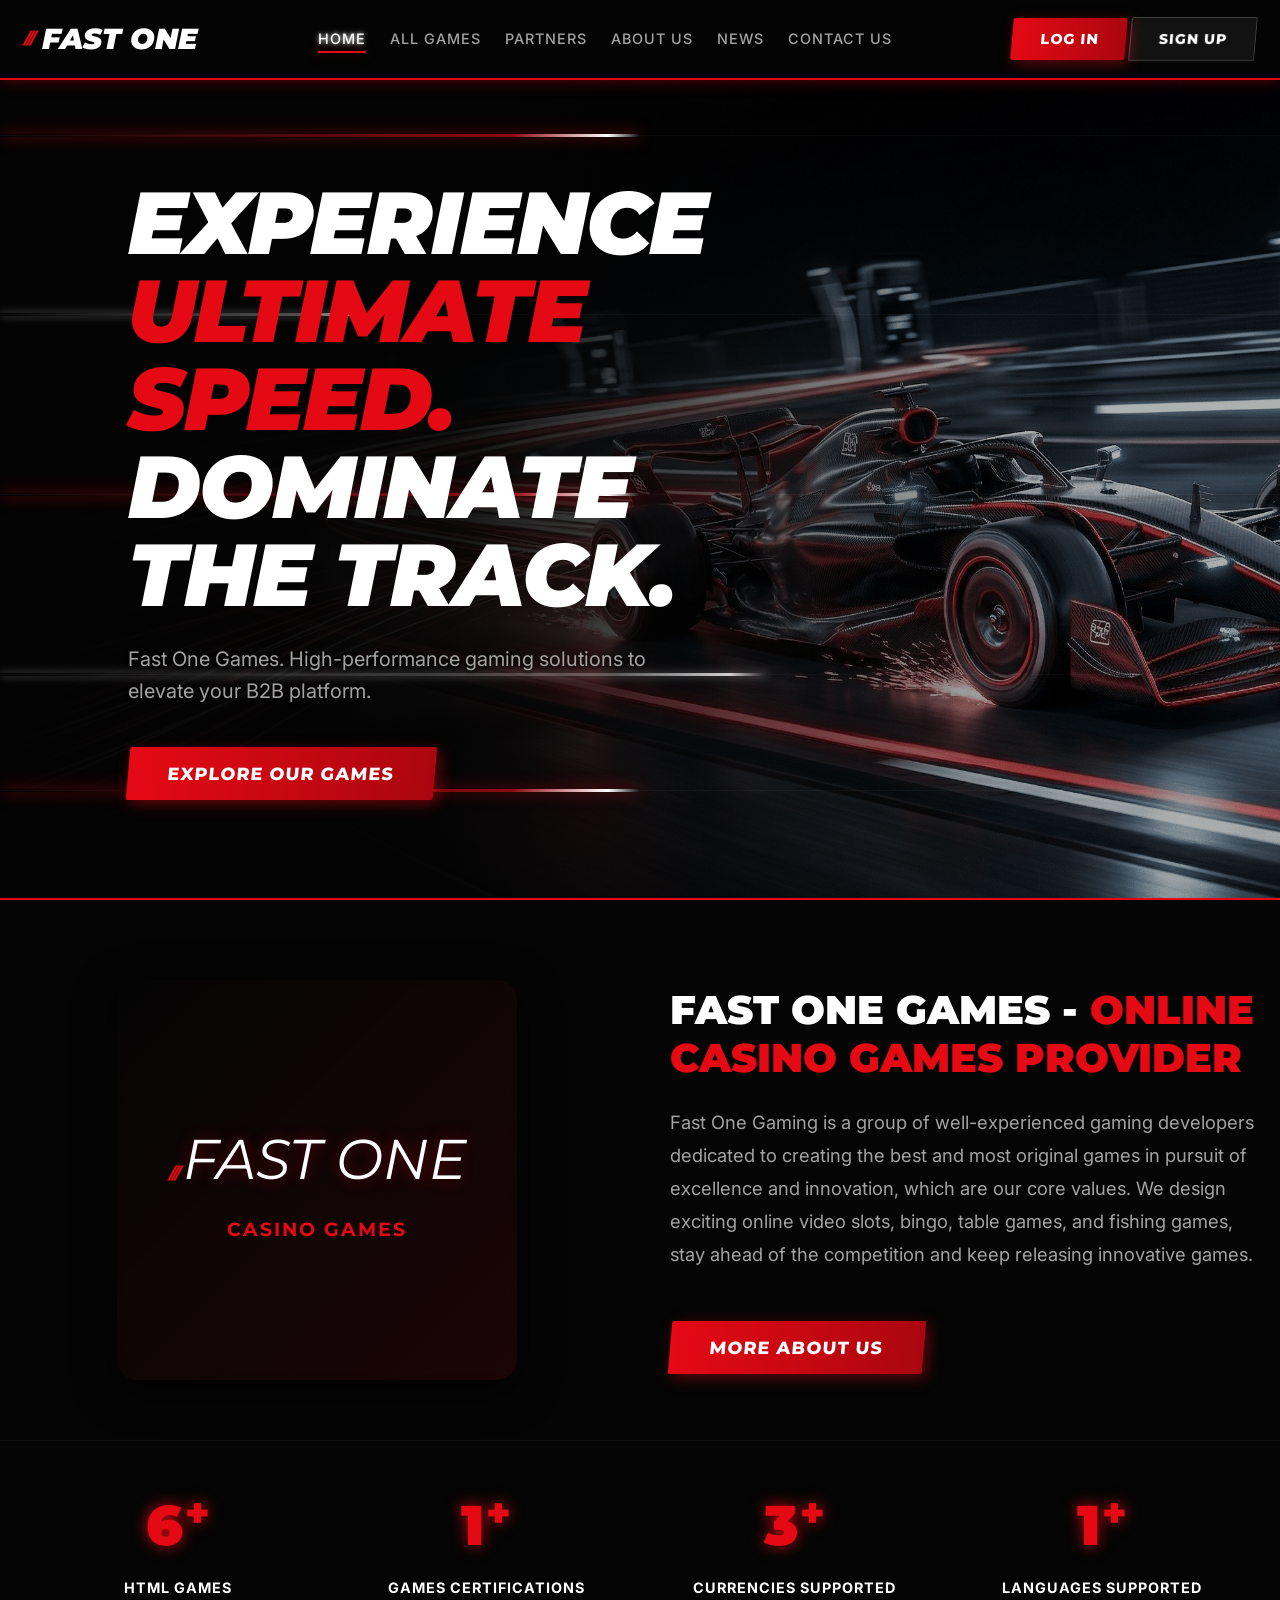
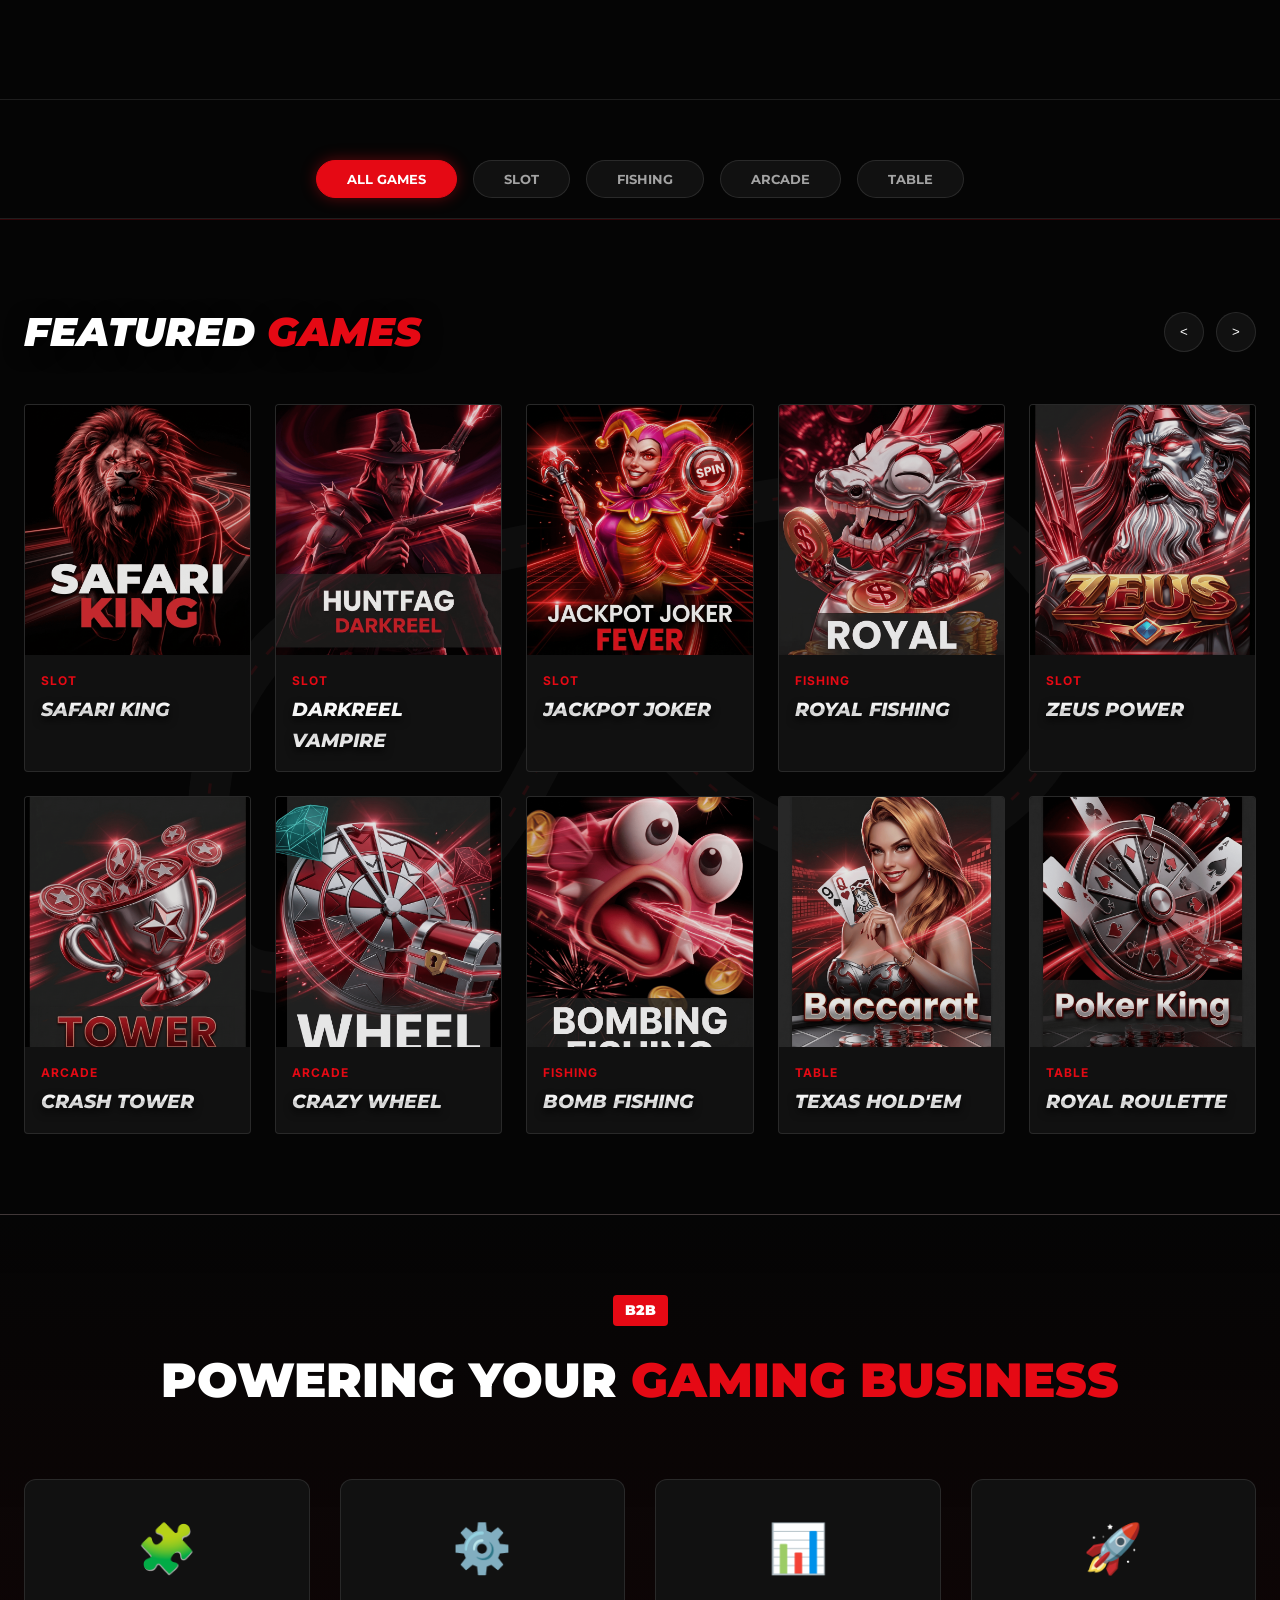
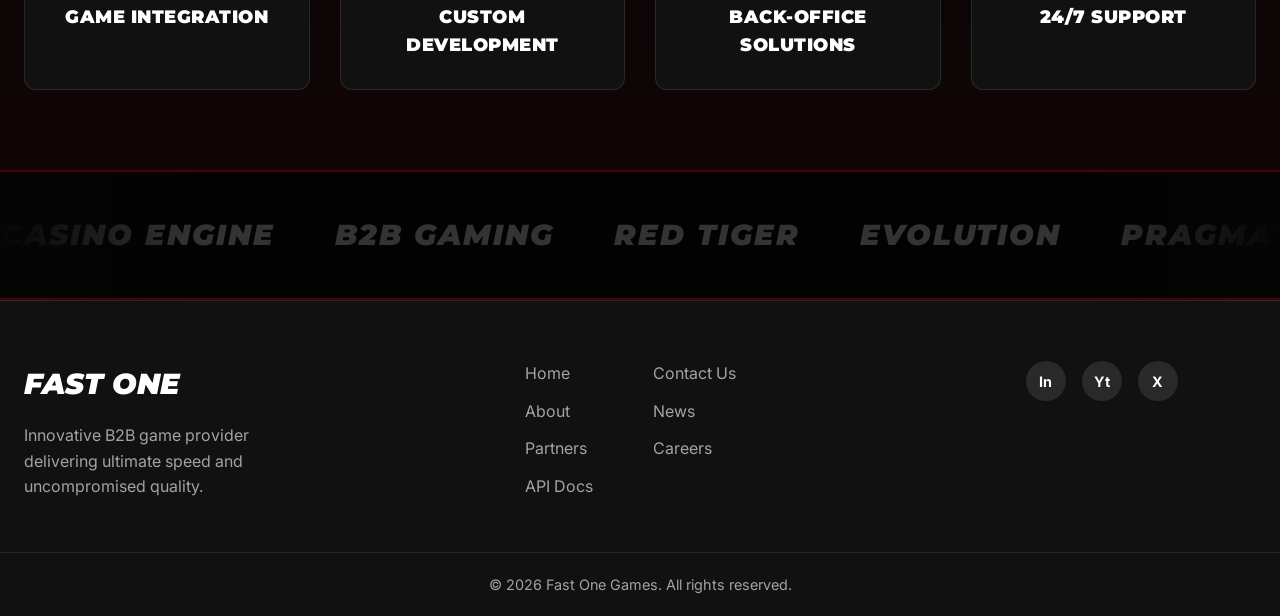
==== index.html @ 8f6311a6 "Add files via upload" ====
<!DOCTYPE html>
<html lang="en">
<head>
    <meta charset="UTF-8">
    <meta name="viewport" content="width=device-width, initial-scale=1.0">
    <title>FAST ONE | Premium B2B Gaming Platform</title>
    <!-- Fonts: Montserrat for Headings (Italics, Bold), Inter for body -->
    <link rel="preconnect" href="https://fonts.googleapis.com">
    <link rel="preconnect" href="https://fonts.gstatic.com" crossorigin>
    <link href="https://fonts.googleapis.com/css2?family=Montserrat:ital,wght@0,400;0,700;0,900;1,700;1,900&family=Inter:wght@400;500;600&display=swap" rel="stylesheet">
    <!-- Local Stylesheet -->
    <link rel="stylesheet" href="css/styles.css">
</head>
<body>
    <!-- Navigation Bar -->
    <nav class="navbar">
        <div class="nav-container">
            <div class="logo">
                <span class="speed-lines">///</span> <i>FAST ONE</i>
            </div>
            <ul class="nav-links">
                <li><a href="#" class="active">HOME</a></li>
                <li><a href="#">ALL GAMES</a></li>
                <li><a href="#">PARTNERS</a></li>
                <li><a href="#">ABOUT US</a></li>
                <li><a href="#">NEWS</a></li>
                <li><a href="#">CONTACT US</a></li>
            </ul>
            <div class="nav-actions">
                <button class="btn btn-primary">LOG IN</button>
                <button class="btn btn-secondary">SIGN UP</button>
            </div>
        </div>
    </nav>

    <!-- Hero Section -->
    <section class="hero">
        <div class="hero-bg"></div>
        <div class="tech-lines-container">
            <div class="guide-line"></div>
            <div class="guide-line"></div>
            <div class="guide-line"></div>
            <div class="guide-line"></div>
            <div class="guide-line"></div>
        </div>
        <div class="hero-content">
            <h1 class="hero-title">
                EXPERIENCE <span class="text-accent">ULTIMATE SPEED.</span><br>
                DOMINATE <span>THE TRACK.</span>
            </h1>
            <p class="hero-subtitle">Fast One Games. High-performance gaming solutions to elevate your B2B platform.</p>
            <div class="hero-actions">
                <button class="btn btn-primary btn-large">EXPLORE OUR GAMES</button>
            </div>
        </div>
    </section>

    <!-- Provider Introduction Section -->
    <section class="provider-intro">
        <div class="container intro-container">
            <div class="intro-image">
                <div class="provider-logo-box">
                    <div class="logo-inner">
                        <span class="speed-lines">///</span> <i>FAST ONE</i>
                        <p>CASINO GAMES</p>
                    </div>
                </div>
            </div>
            <div class="intro-text">
                <h2 class="section-title">FAST ONE GAMES - <span class="text-accent">ONLINE CASINO GAMES PROVIDER</span></h2>
                <p>Fast One Gaming is a group of well-experienced gaming developers dedicated to creating the best and most original games in pursuit of excellence and innovation, which are our core values. We design exciting online video slots, bingo, table games, and fishing games, stay ahead of the competition and keep releasing innovative games.</p>
                <button class="btn btn-primary btn-large" style="margin-top:20px;">More About Us</button>
            </div>
        </div>
        
        <div class="container stats-container">
            <div class="stat-item">
                <h3 class="text-accent stat-number" data-target="100">0</h3>
                <p class="stat-label">HTML GAMES</p>
            </div>
            <div class="stat-item">
                <h3 class="text-accent stat-number" data-target="10">0</h3>
                <p class="stat-label">GAMES CERTIFICATIONS</p>
            </div>
            <div class="stat-item">
                <h3 class="text-accent stat-number" data-target="50">0</h3>
                <p class="stat-label">CURRENCIES SUPPORTED</p>
            </div>
            <div class="stat-item">
                <h3 class="text-accent stat-number" data-target="12">0</h3>
                <p class="stat-label">LANGUAGES SUPPORTED</p>
            </div>
        </div>
    </section>

    <!-- Game Categories / Filters -->
    <section class="game-categories">
        <div class="container">
            <div class="filter-tabs">
                <button class="tab active" data-filter="all">ALL GAMES</button>
                <button class="tab" data-filter="slot">SLOT</button>
                <button class="tab" data-filter="fishing">FISHING</button>
                <button class="tab" data-filter="arcade">ARCADE</button>
                <button class="tab" data-filter="table">TABLE</button>
            </div>
        </div>
    </section>

    <!-- Featured Games Section -->
    <section class="featured-games">
        <div class="container">
            <div class="section-header">
                <h2>FEATURED <span class="text-accent">GAMES</span></h2>
                <div class="slider-controls">
                    <button class="slider-btn prev-btn">&lt;</button>
                    <button class="slider-btn next-btn">&gt;</button>
                </div>
            </div>

            <div class="games-grid" id="gamesGrid">
                <!-- Game Cards will be generated by JS -->
            </div>
        </div>
    </section>

    <!-- B2B Section -->
    <section class="b2b-section">
        <div class="container text-center">
            <h3 class="b2b-label">B2B</h3>
            <h2 class="b2b-title">POWERING YOUR <span class="text-accent">GAMING BUSINESS</span></h2>
            <div class="b2b-features">
                <div class="feature-item">
                    <div class="feature-icon">🧩</div>
                    <h4>GAME INTEGRATION</h4>
                </div>
                <div class="feature-item">
                    <div class="feature-icon">⚙️</div>
                    <h4>CUSTOM DEVELOPMENT</h4>
                </div>
                <div class="feature-item">
                    <div class="feature-icon">📊</div>
                    <h4>BACK-OFFICE SOLUTIONS</h4>
                </div>
                <div class="feature-item">
                    <div class="feature-icon">🚀</div>
                    <h4>24/7 SUPPORT</h4>
                </div>
            </div>
        </div>
    </section>

    <!-- Partners Carousel Section -->
    <section class="partners-carousel">
        <div class="carousel-track">
            <div class="partner-logo">CASINO ENGINE</div>
            <div class="partner-logo">B2B GAMING</div>
            <div class="partner-logo">RED TIGER</div>
            <div class="partner-logo">EVOLUTION</div>
            <div class="partner-logo">PRAGMATIC PLAY</div>
            <div class="partner-logo">MICROGAMING</div>
            <div class="partner-logo">NETENT</div>
            <!-- Duplicate for seamless infinite loop -->
            <div class="partner-logo">CASINO ENGINE</div>
            <div class="partner-logo">B2B GAMING</div>
            <div class="partner-logo">RED TIGER</div>
            <div class="partner-logo">EVOLUTION</div>
            <div class="partner-logo">PRAGMATIC PLAY</div>
            <div class="partner-logo">MICROGAMING</div>
            <div class="partner-logo">NETENT</div>
        </div>
    </section>

    <!-- Footer -->
    <footer class="footer">
        <div class="container footer-content">
            <div class="footer-brand">
                <div class="logo"><i>FAST ONE</i></div>
                <p>Innovative B2B game provider delivering ultimate speed and uncompromised quality.</p>
            </div>
            <div class="footer-links">
                <ul>
                    <li><a href="#">Home</a></li>
                    <li><a href="#">About</a></li>
                    <li><a href="#">Partners</a></li>
                    <li><a href="#">API Docs</a></li>
                </ul>
                <ul>
                    <li><a href="#">Contact Us</a></li>
                    <li><a href="#">News</a></li>
                    <li><a href="#">Careers</a></li>
                </ul>
            </div>
            <div class="footer-social">
                <div class="social-icons">
                    <a href="#" class="icon-placeholder">In</a>
                    <a href="#" class="icon-placeholder">Yt</a>
                    <a href="#" class="icon-placeholder">X</a>
                </div>
            </div>
        </div>
        <div class="footer-bottom">
            <p>&copy; 2026 Fast One Games. All rights reserved.</p>
        </div>
    </footer>

    <script src="js/app.js"></script>
</body>
</html>
---- css/styles.css ----
/* d:\F1-2\css\styles.css */
:root {
  --bg-main: #050505;
  --bg-card: #111111;
  --bg-card-hover: #1a1a1a;
  --accent-red: #E50914;
  --accent-red-bright: #FF1A1A;
  --text-primary: #FFFFFF;
  --text-secondary: #A3A3A3;
  --silver-chrome: linear-gradient(to bottom, #ffffff 0%, #f0f0f0 45%, #cccccc 50%, #f8f8f8 100%);
  --font-heading: 'Montserrat', sans-serif;
  --font-body: 'Inter', sans-serif;
  --neon-glow: 0 0 15px rgba(229, 9, 20, 0.4);
  --neon-glow-strong: 0 0 25px rgba(229, 9, 20, 0.7);
  --border-subtle: 1px solid rgba(255, 255, 255, 0.1);
}

* { margin: 0; padding: 0; box-sizing: border-box; }
body { font-family: var(--font-body); background-color: var(--bg-main); color: var(--text-primary); line-height: 1.6; overflow-x: hidden; }
h1, h2, h3, h4, .logo, .hero-title, .section-header h2 { font-family: var(--font-heading); text-transform: uppercase; font-weight: 900; }
a { text-decoration: none; color: inherit; transition: all 0.3s ease; }
ul { list-style: none; }

.text-accent { color: var(--accent-red); }
.text-neon { color: var(--accent-red); text-shadow: 0 0 10px var(--accent-red-bright); }

/* --- NEW: Chrome Text & Metallic Elements --- */
.text-chrome {
  background: var(--silver-chrome);
  -webkit-background-clip: text;
  background-clip: text;
  color: transparent;
  filter: drop-shadow(0 4px 4px rgba(0,0,0,0.8));
}

.metallic-border {
  border: 1px solid rgba(255, 255, 255, 0.6);
  box-shadow: inset 0 0 10px rgba(255,255,255,0.3), var(--neon-glow);
  position: relative;
  overflow: hidden;
}

.metallic-border::before {
  content: ''; position: absolute; top: -50%; left: -50%; width: 200%; height: 200%;
  background: linear-gradient(45deg, transparent, rgba(255,255,255,0.6), transparent);
  transform: rotate(45deg); animation: shine 3s infinite;
}

@keyframes shine {
  0% { left: -100%; }
  100% { left: 100%; }
}

.neon-border {
  border: 1px solid var(--accent-red-bright) !important;
  box-shadow: var(--neon-glow) !important;
}

/* --- NEW: Neon Speed Lines Background --- */
.neon-speed-bg {
  position: relative;
}
.neon-speed-bg::before {
  content: ''; position: absolute; top: 0; left: -20%; width: 140%; height: 100%;
  background: repeating-linear-gradient(
    -45deg,
    transparent, transparent 30px,
    rgba(229, 9, 20, 0.1) 30px, rgba(229, 9, 20, 0.1) 32px,
    transparent 32px, transparent 60px,
    rgba(255, 255, 255, 0.05) 60px, rgba(255, 255, 255, 0.05) 61px
  );
  z-index: 0; pointer-events: none; mix-blend-mode: screen;
}

/* Base Styles */
.container { max-width: 1280px; margin: 0 auto; padding: 0 24px; }

/* Navbar */
.navbar { background: rgba(5, 5, 5, 0.85); backdrop-filter: blur(10px); position: fixed; top: 0; width: 100%; z-index: 1000; border-bottom: 2px solid var(--accent-red); box-shadow: var(--neon-glow); }
.nav-container { display: flex; align-items: center; justify-content: space-between; padding: 16px 24px; max-width: 1400px; margin: 0 auto; }
.logo { font-size: 1.8rem; display: flex; align-items: center; gap: 8px; }
.logo .text-chrome { -webkit-background-clip: text; background-clip: text; color: transparent; text-shadow:none; }
.speed-lines { font-size: 1rem; letter-spacing: -2px; font-style: italic; font-weight: bold; color: var(--accent-red); }
.nav-links { display: flex; gap: 24px; }
.nav-links a { font-size: 0.9rem; font-weight: 500; letter-spacing: 1px; color: var(--text-secondary); position: relative; }
.nav-links a:hover, .nav-links a.active { color: var(--text-primary); text-shadow: 0 0 5px white; }
.nav-links a.active::after { content: ''; position: absolute; bottom: -6px; left: 0; width: 100%; height: 2px; background-color: var(--accent-red); box-shadow: var(--neon-glow); }

/* Buttons - Carbon Fiber Sharp Aesthetic */
.btn { padding: 12px 28px; border-radius: 2px; font-family: var(--font-heading); font-weight: 800; font-size: 0.9rem; cursor: pointer; transition: all 0.3s ease; border: none; letter-spacing: 1px; text-transform: uppercase; transform: skewX(-5deg); }
.btn-primary { background: linear-gradient(90deg, var(--accent-red) 0%, #aa060f 100%); color: white; box-shadow: 4px 4px 15px rgba(229, 9, 20, 0.4); position: relative; overflow: hidden; }
.btn-primary::before { content: ''; position: absolute; top: 0; left: -100%; width: 50%; height: 100%; background: linear-gradient(90deg, transparent, rgba(255,255,255,0.3), transparent); transform: skewX(-15deg); transition: 0.5s; }
.btn-primary:hover { background: var(--accent-red-bright); box-shadow: 6px 6px 20px rgba(229, 9, 20, 0.6); transform: translateY(-2px) skewX(-5deg); }
.btn-primary:hover::before { left: 150%; }
.btn-secondary { background: rgba(255,255,255,0.05); color: white; border: 1px solid rgba(255,255,255,0.2); backdrop-filter: blur(2px); }
.btn-secondary:hover { border-color: white; background: rgba(255,255,255,0.1); box-shadow: 0 0 10px rgba(255,255,255,0.2); transform: skewX(-5deg); }
.btn-large { padding: 16px 40px; font-size: 1.1rem; }

/* Hero Section */
.hero { height: 100vh; position: relative; display: flex; align-items: center; padding-top: 80px; overflow: hidden; border-bottom: 2px solid var(--accent-red); }
/* Refined for the new Hypercar Racing Image - Crisp, Clean, Dark */
.hero-bg { position: absolute; top: 0; left: 0; width: 100%; height: 100%;
  background: 
    linear-gradient(90deg, #050505 0%, rgba(5,5,5,0.9) 35%, transparent 80%),
    url('../img/hero-racing2.png') center/cover;
  z-index: -1; }
/* Removed the heavy red multiply overlay so the actual image's crisp white and red lights shine through naturally */
.hero-bg::after { content: ''; position: absolute; inset: 0; background-color: rgba(0,0,0,0.3); pointer-events: none; }
.hero-content { max-width: 800px; padding-left: 10%; z-index: 1; animation: slideIn 0.8s ease-out forwards; }
@keyframes slideIn { from { opacity: 0; transform: translateX(-30px); } to { opacity: 1; transform: translateX(0); } }

/* Dynamic Guiding Lines (Left to Right) */
.tech-lines-container {
  position: absolute; top: 0; left: 0; width: 100%; height: 100%; pointer-events: none; z-index: 0; overflow: hidden;
}
.tech-lines-container .guide-line {
  position: absolute; left: 0; width: 100%; height: 1px; background: rgba(255, 255, 255, 0.03); overflow: visible;
}
.tech-lines-container .guide-line::after {
  content: ''; position: absolute; top: -1px; left: 0; width: 50%; height: 3px;
  background: linear-gradient(90deg, transparent 0%, rgba(229,9,20,0.6) 80%, rgba(255,255,255,1) 95%, transparent 100%);
  animation: guide-flow linear infinite;
  box-shadow: 0 0 15px rgba(229,9,20,0.8);
}
.tech-lines-container .guide-line:nth-child(1) { top: 15%; }
.tech-lines-container .guide-line:nth-child(1)::after { animation-duration: 4s; animation-delay: 0s; }
.tech-lines-container .guide-line:nth-child(2) { top: 35%; }
.tech-lines-container .guide-line:nth-child(2)::after { animation-duration: 7s; animation-delay: 1s; width: 30%; background: linear-gradient(90deg, transparent 0%, rgba(255,255,255,0.3) 80%, rgba(255,255,255,0.8) 95%, transparent 100%); box-shadow: 0 0 10px rgba(255,255,255,0.4); }
.tech-lines-container .guide-line:nth-child(3) { top: 55%; }
.tech-lines-container .guide-line:nth-child(3)::after { animation-duration: 5s; animation-delay: 3s; }
.tech-lines-container .guide-line:nth-child(4) { top: 75%; }
.tech-lines-container .guide-line:nth-child(4)::after { animation-duration: 6s; animation-delay: 0.5s; width: 60%; background: linear-gradient(90deg, transparent 0%, rgba(255,255,255,0.3) 80%, rgba(255,255,255,0.8) 95%, transparent 100%); box-shadow: 0 0 10px rgba(255,255,255,0.4); }
.tech-lines-container .guide-line:nth-child(5) { top: 88%; }
.tech-lines-container .guide-line:nth-child(5)::after { animation-duration: 4.5s; animation-delay: 2s; }

@keyframes guide-flow {
  0% { transform: translateX(-100vw); }
  100% { transform: translateX(150vw); }
}

.featured-badge { display: inline-block; background: rgba(229, 9, 20, 0.15); border: 1px solid rgba(229, 9, 20, 0.5); padding: 6px 16px; border-radius: 999px; font-family: var(--font-heading); font-weight: 700; font-size: 0.85rem; letter-spacing: 1px; margin-bottom: 24px; box-shadow: var(--neon-glow); }
.hero-title { font-size: 5.5rem; line-height: 1; margin-bottom: 24px; font-style: italic; letter-spacing: -2px; }
.hero-subtitle { font-size: 1.25rem; color: var(--text-secondary); margin-bottom: 40px; max-width: 550px; line-height: 1.6; text-shadow: 0 2px 4px rgba(0,0,0,0.9); }
.hero-actions { display: flex; gap: 16px; }

/* Provider Introduction Section */
.provider-intro { 
  padding: 80px 0; 
  background-image: 
    linear-gradient(rgba(5,5,5,0.85), rgba(5,5,5,0.95)),
    url('../img/hero-racing2.png'); 
  background-size: cover;
  background-attachment: fixed;
  background-position: center;
  border-bottom: var(--border-subtle); 
  position: relative;
}
.intro-container { display: grid; grid-template-columns: 1fr 1fr; gap: 60px; align-items: center; margin-bottom: 60px; position: relative; z-index: 2; }
.intro-image { width: 100%; display: flex; justify-content: center; position: relative; }
/* Simulated Graphic since we don't have the original PNG pattern */
.provider-logo-box { width: 100%; aspect-ratio: 1/1; max-width: 400px; border-radius: 20px; background: linear-gradient(135deg, rgba(5,5,5,0.9), rgba(229,9,20,0.1)); display: flex; align-items: center; justify-content: center; backdrop-filter: blur(5px); box-shadow: 0 10px 40px rgba(0,0,0,0.8); }
.logo-inner { text-align: center; font-family: var(--font-heading); animation: float 6s ease-in-out infinite; }
@keyframes float { 0% { transform: translateY(0px); } 50% { transform: translateY(-10px); } 100% { transform: translateY(0px); } }
.logo-inner i { font-size: 3.5rem; color: var(--text-primary); text-shadow: var(--neon-glow); }
.logo-inner p { font-size: 1.2rem; color: var(--accent-red); margin-top: 10px; font-weight: bold; letter-spacing: 2px; }
.intro-text .section-title { font-size: 2.5rem; line-height: 1.2; font-style: normal; text-align: left; margin-bottom: 24px; text-transform: uppercase; }
.intro-text p { color: var(--text-secondary); font-size: 1.15rem; line-height: 1.8; margin-bottom: 30px; }

/* Stats Container */
.stats-container { display: flex; justify-content: space-between; flex-wrap: wrap; border-top: 1px solid rgba(255,255,255,0.05); padding-top: 40px; position: relative; z-index: 2; }
.stat-item { text-align: center; flex: 1; min-width: 200px; margin-bottom: 20px; }
.stat-number { font-size: 3.5rem; margin-bottom: 5px; text-shadow: 0 0 15px rgba(229, 9, 20, 0.8); display: inline-block; }
.stat-number::after { content: '+'; font-size: 2.5rem; color: var(--accent-red); margin-left: 2px; vertical-align: top; }
.stat-label { font-size: 0.9rem; font-weight: 700; color: var(--text-primary); letter-spacing: 1px; }

@media(max-width:992px){ 
    .intro-container { grid-template-columns: 1fr; gap: 40px; }
    .intro-image { order: 2; }
    .intro-text { order: 1; text-align: center; }
    .intro-text .section-title { text-align: center; font-size: 2rem; }
}

/* Filters */
.game-categories { padding: 60px 0 20px; border-bottom: var(--border-subtle); }
.filter-tabs { display: flex; justify-content: center; gap: 16px; flex-wrap: wrap; }
.tab { background: rgba(255,255,255,0.05); border: var(--border-subtle); color: var(--text-secondary); padding: 10px 30px; border-radius: 999px; font-family: var(--font-heading); font-weight: 700; cursor: pointer; transition: all 0.3s ease; }
.tab:hover, .tab.active { background: var(--accent-red); color: white; border-color: var(--accent-red); box-shadow: var(--neon-glow); }

/* Featured Games (Subtle SVG Track Schematic Background) */
.featured-games { 
  padding: 80px 0; 
  background-color: var(--bg-main);
  background-image: url("data:image/svg+xml,%3Csvg xmlns='http://www.w3.org/2000/svg' viewBox='0 0 1000 600'%3E%3Cpath d='M80,450 C60,250 180,180 300,150 L550,100 C680,80 800,50 880,150 C980,250 900,380 800,420 C700,460 600,400 550,350 C500,300 450,250 400,350 C350,450 250,550 150,550 C80,550 100,500 80,450 Z' fill='none' stroke='rgba(255,255,255,0.03)' stroke-width='40' stroke-linejoin='round' /%3E%3Cpath d='M80,450 C60,250 180,180 300,150 L550,100 C680,80 800,50 880,150 C980,250 900,380 800,420 C700,460 600,400 550,350 C500,300 450,250 400,350 C350,450 250,550 150,550 C80,550 100,500 80,450 Z' fill='none' stroke='rgba(229,9,20,0.1)' stroke-width='3' stroke-dasharray='10,15' /%3E%3C/svg%3E");
  background-size: 80% auto;
  background-repeat: no-repeat;
  background-position: center center;
  position: relative;
  border-top: 1px solid rgba(229,9,20,0.2);
}
.featured-games .container { position: relative; z-index: 2; }
.section-header { display: flex; justify-content: space-between; align-items: center; margin-bottom: 40px; }
.section-header h2 { font-size: 2.5rem; font-style: italic; text-shadow: 0 4px 20px rgba(0,0,0,0.8); }
.slider-controls { display: flex; gap: 12px; }
.slider-btn { background: var(--bg-card); border: var(--border-subtle); color: white; width: 40px; height: 40px; border-radius: 50%; display: flex; align-items: center; justify-content: center; cursor: pointer; transition: all 0.3s ease; }
.slider-btn:hover { background: var(--accent-red); border-color: var(--accent-red); box-shadow: var(--neon-glow); }
.games-grid { display: grid; grid-template-columns: repeat(auto-fill, minmax(220px, 1fr)); gap: 24px; }

/* Game Card */
.game-card { background: var(--bg-card); border-radius: 4px; border: var(--border-subtle); overflow: hidden; transition: all 0.3s cubic-bezier(0.25, 0.8, 0.25, 1); position: relative; cursor: pointer; }
.game-card::before { content: ''; position: absolute; top: 0; right: 0; width: 0; height: 0; border-style: solid; border-width: 0 30px 30px 0; border-color: transparent var(--accent-red) transparent transparent; opacity: 0; transition: 0.3s; z-index: 10; }
.game-card:hover { transform: translateY(-8px); border: 1px solid var(--accent-red); box-shadow: 0 10px 20px rgba(0,0,0,0.8), var(--neon-glow); }
.game-card:hover::before { opacity: 1; }
.game-img-wrapper { height: 250px; overflow: hidden; position: relative; }
.game-img { width: 100%; height: 100%; object-fit: cover; transition: transform 0.5s ease; filter: brightness(0.9); }
.game-card:hover .game-img { transform: scale(1.1); filter: brightness(1.1) contrast(1.1); }
.game-overlay { position: absolute; top: 0; left: 0; width: 100%; height: 100%; background: rgba(0,0,0,0.6); display: flex; align-items: center; justify-content: center; opacity: 0; transition: opacity 0.4s ease; backdrop-filter: blur(3px); overflow: hidden; }
.game-card:hover .game-overlay { opacity: 1; }
.game-overlay .btn-primary { 
  transform: translateX(-150%) scaleX(1.5) skewX(-45deg); 
  opacity: 0; 
  transition: transform 0.2s cubic-bezier(0.5, 0, 1, 1), opacity 0.2s; 
  pointer-events: none;
}
.game-card:hover .game-overlay .btn-primary { 
  transform: translateX(0) scaleX(1) skewX(-5deg); 
  opacity: 1; 
  pointer-events: auto;
  transition: transform 0.4s cubic-bezier(0.1, 0.9, 0.2, 1.2), opacity 0.3s; 
}
.game-info { padding: 16px; }
.game-category { font-size: 0.75rem; color: var(--accent-red); font-weight: 700; letter-spacing: 1px; margin-bottom: 4px; text-transform: uppercase; }
.game-title { font-family: var(--font-heading); font-weight: 800; font-size: 1.2rem; font-style: italic; }

/* B2B Section */
.b2b-section { padding: 80px 0; background: linear-gradient(180deg, var(--bg-main) 0%, rgba(229, 9, 20, 0.05) 100%); border-top: 1px solid rgba(255,255,255,0.2); }
.text-center { text-align: center; }
.b2b-label { display: inline-block; background: var(--accent-red); color: white; padding: 4px 12px; border-radius: 4px; font-size: 0.9rem; margin-bottom: 16px; }
.b2b-title { font-size: 3rem; margin-bottom: 60px; }
.b2b-features { display: grid; grid-template-columns: repeat(auto-fit, minmax(200px, 1fr)); gap: 30px; }
.feature-item { padding: 30px; background: var(--bg-card); border-radius: 12px; border: var(--border-subtle); transition: transform 0.3s ease, box-shadow 0.3s ease; }
.feature-item:hover { transform: translateY(-5px); border-color: var(--accent-red); box-shadow: var(--neon-glow); }
.feature-icon { font-size: 3rem; margin-bottom: 16px; color: var(--accent-red); }
.feature-item h4 { font-size: 1.1rem; letter-spacing: 0.5px; }

/* Footer */
.footer { background: var(--bg-card); padding: 60px 0 20px; border-top: var(--border-subtle); }
.footer-content { display: grid; grid-template-columns: 2fr 2fr 1fr; gap: 40px; margin-bottom: 40px; }
.footer-brand p { color: var(--text-secondary); margin-top: 16px; max-width: 300px; }
.footer-links { display: flex; gap: 60px; }
.footer-links ul li { margin-bottom: 12px; }
.footer-links a { color: var(--text-secondary); }
.footer-links a:hover { color: var(--accent-red); }
.social-icons { display: flex; gap: 16px; }
.icon-placeholder { width: 40px; height: 40px; border-radius: 50%; background: rgba(255,255,255,0.1); display: flex; align-items: center; justify-content: center; color: white; font-size: 0.9rem; font-weight: bold; }
.icon-placeholder:hover { background: var(--accent-red); box-shadow: var(--neon-glow); }
.footer-bottom { text-align: center; padding-top: 20px; border-top: var(--border-subtle); color: var(--text-secondary); font-size: 0.9rem; }

/* Partners Carousel */
.partners-carousel { padding: 40px 0; background: #020202; border-top: 2px solid rgba(229,9,20,0.3); border-bottom: 2px solid rgba(229,9,20,0.3); overflow: hidden; position: relative; }
.partners-carousel::before, .partners-carousel::after { content: ''; position: absolute; top: 0; width: 15vw; height: 100%; z-index: 2; pointer-events: none; }
.partners-carousel::before { left: 0; background: linear-gradient(90deg, #050505 0%, transparent 100%); }
.partners-carousel::after { right: 0; background: linear-gradient(-90deg, #050505 0%, transparent 100%); }
.carousel-track { display: flex; gap: 60px; align-items: center; width: max-content; animation: scroll-left 15s linear infinite; }
.partner-logo { font-family: var(--font-heading); font-size: 1.8rem; font-weight: 900; font-style: italic; color: var(--text-secondary); opacity: 0.3; transition: all 0.3s; letter-spacing: 2px; }
.partner-logo:hover { opacity: 1; color: var(--text-primary); text-shadow: var(--neon-glow); transform: scale(1.05); }
@keyframes scroll-left { 0% { transform: translateX(0); } 100% { transform: translateX(-50%); } }

/* Responsive */
@media (max-width: 768px) { .hero-title { font-size: 3rem; } .nav-links { display: none; } .footer-content { grid-template-columns: 1fr; } }
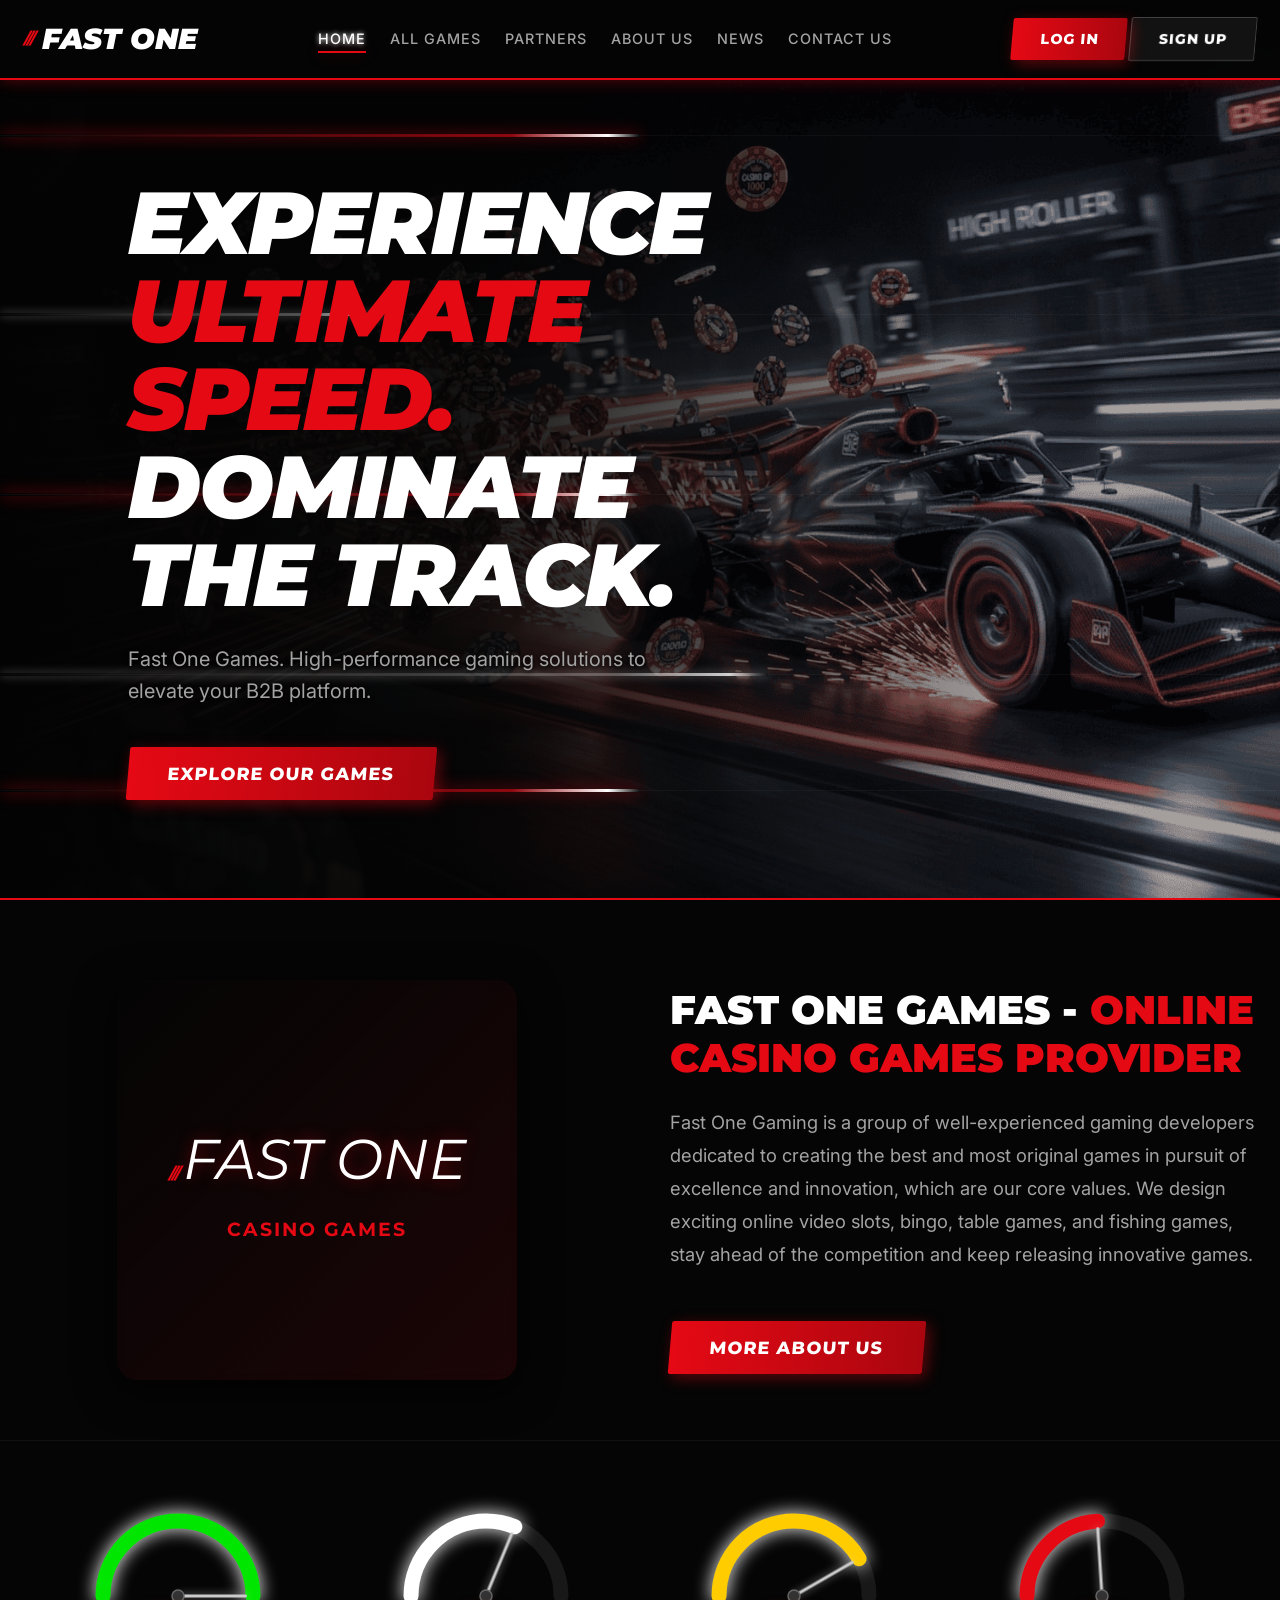
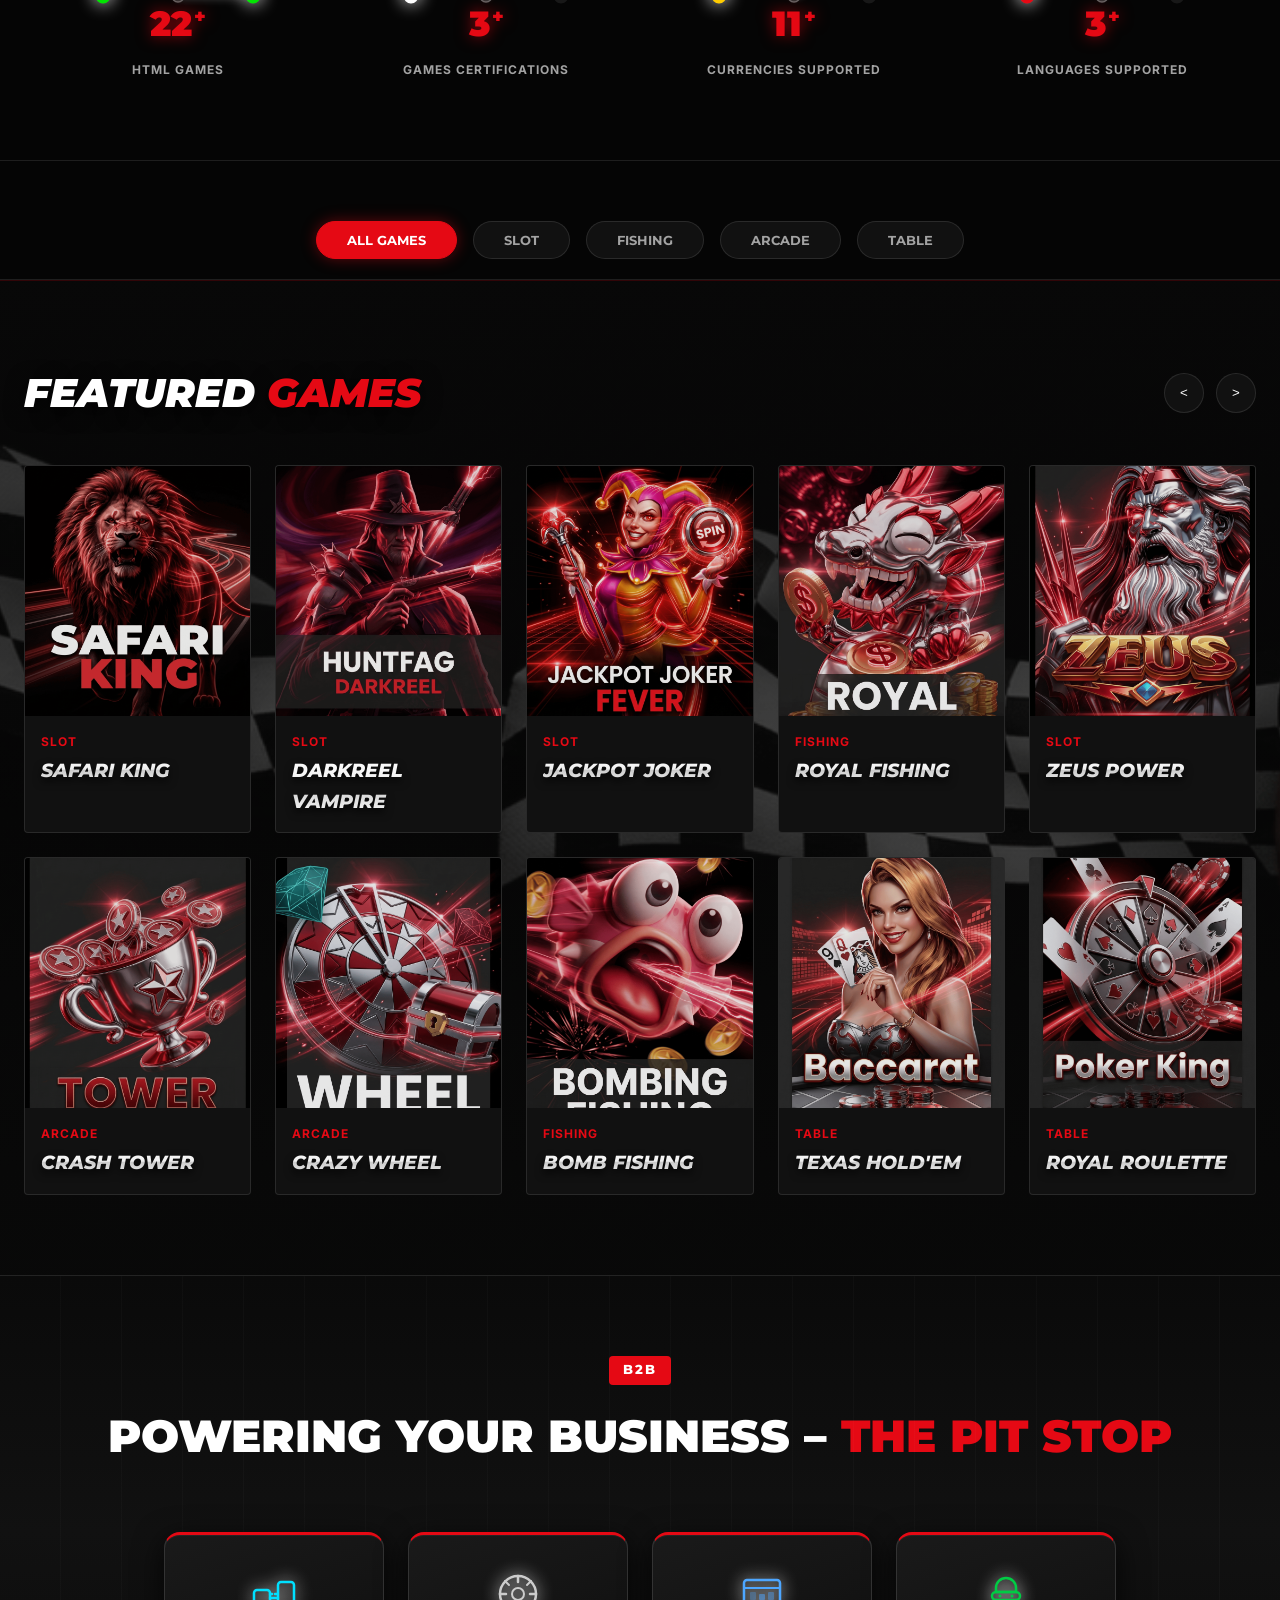
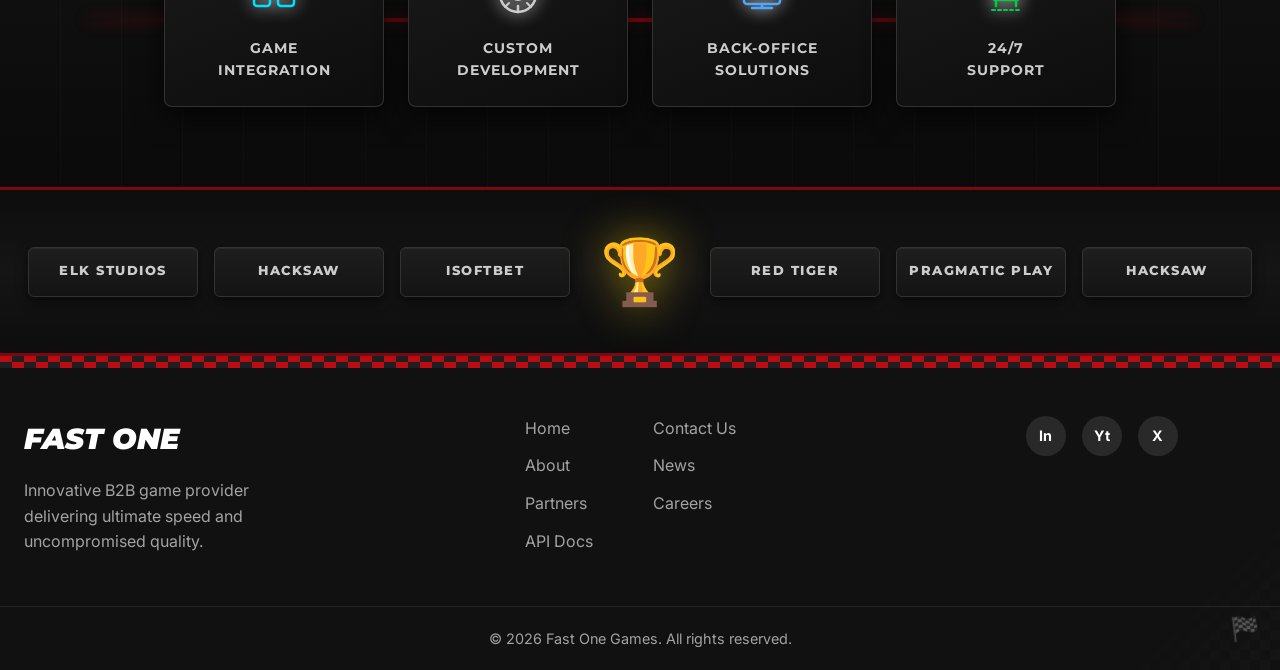
==== commit 89ad3ed5: "Add files via upload" ====
--- a/index.html
+++ b/index.html
@@ -74,23 +74,48 @@
         </div>
         
         <div class="container stats-container">
-            <div class="stat-item">
-                <h3 class="text-accent stat-number" data-target="100">0</h3>
-                <p class="stat-label">HTML GAMES</p>
-            </div>
-            <div class="stat-item">
-                <h3 class="text-accent stat-number" data-target="10">0</h3>
-                <p class="stat-label">GAMES CERTIFICATIONS</p>
-            </div>
-            <div class="stat-item">
-                <h3 class="text-accent stat-number" data-target="50">0</h3>
-                <p class="stat-label">CURRENCIES SUPPORTED</p>
-            </div>
-            <div class="stat-item">
-                <h3 class="text-accent stat-number" data-target="12">0</h3>
-                <p class="stat-label">LANGUAGES SUPPORTED</p>
-            </div>
-        </div>
+            <div class="gauge-item" data-target="100" data-max="100" data-color="#00e600">
+                <svg class="gauge-svg" viewBox="0 0 120 75">
+                    <path class="gauge-bg" d="M10,70 A50,50 0 0,1 110,70" />
+                    <path class="gauge-fill" d="M10,70 A50,50 0 0,1 110,70" />
+                    <line class="gauge-needle" x1="60" y1="70" x2="60" y2="25" />
+                    <circle cx="60" cy="70" r="4" fill="#333" stroke="#666" stroke-width="1"/>
+                </svg>
+                <div class="gauge-value text-accent">0<span>+</span></div>
+                <p class="gauge-label">HTML GAMES</p>
+            </div>
+            <div class="gauge-item" data-target="10" data-max="16" data-color="#ffffff">
+                <svg class="gauge-svg" viewBox="0 0 120 75">
+                    <path class="gauge-bg" d="M10,70 A50,50 0 0,1 110,70" />
+                    <path class="gauge-fill" d="M10,70 A50,50 0 0,1 110,70" />
+                    <line class="gauge-needle" x1="60" y1="70" x2="60" y2="25" />
+                    <circle cx="60" cy="70" r="4" fill="#333" stroke="#666" stroke-width="1"/>
+                </svg>
+                <div class="gauge-value text-accent">0<span>+</span></div>
+                <p class="gauge-label">GAMES CERTIFICATIONS</p>
+            </div>
+            <div class="gauge-item" data-target="50" data-max="60" data-color="#ffcc00">
+                <svg class="gauge-svg" viewBox="0 0 120 75">
+                    <path class="gauge-bg" d="M10,70 A50,50 0 0,1 110,70" />
+                    <path class="gauge-fill" d="M10,70 A50,50 0 0,1 110,70" />
+                    <line class="gauge-needle" x1="60" y1="70" x2="60" y2="25" />
+                    <circle cx="60" cy="70" r="4" fill="#333" stroke="#666" stroke-width="1"/>
+                </svg>
+                <div class="gauge-value text-accent">0<span>+</span></div>
+                <p class="gauge-label">CURRENCIES SUPPORTED</p>
+            </div>
+            <div class="gauge-item" data-target="12" data-max="25" data-color="#e50914">
+                <svg class="gauge-svg" viewBox="0 0 120 75">
+                    <path class="gauge-bg" d="M10,70 A50,50 0 0,1 110,70" />
+                    <path class="gauge-fill" d="M10,70 A50,50 0 0,1 110,70" />
+                    <line class="gauge-needle" x1="60" y1="70" x2="60" y2="25" />
+                    <circle cx="60" cy="70" r="4" fill="#333" stroke="#666" stroke-width="1"/>
+                </svg>
+                <div class="gauge-value text-accent">0<span>+</span></div>
+                <p class="gauge-label">LANGUAGES SUPPORTED</p>
+            </div>
+        </div>
+    </section>
     </section>
 
     <!-- Game Categories / Filters -->
@@ -123,50 +148,54 @@
         </div>
     </section>
 
-    <!-- B2B Section -->
+    <!-- B2B Section - The Pit Stop -->
     <section class="b2b-section">
         <div class="container text-center">
             <h3 class="b2b-label">B2B</h3>
-            <h2 class="b2b-title">POWERING YOUR <span class="text-accent">GAMING BUSINESS</span></h2>
-            <div class="b2b-features">
-                <div class="feature-item">
-                    <div class="feature-icon">🧩</div>
-                    <h4>GAME INTEGRATION</h4>
-                </div>
-                <div class="feature-item">
-                    <div class="feature-icon">⚙️</div>
-                    <h4>CUSTOM DEVELOPMENT</h4>
-                </div>
-                <div class="feature-item">
-                    <div class="feature-icon">📊</div>
-                    <h4>BACK-OFFICE SOLUTIONS</h4>
-                </div>
-                <div class="feature-item">
-                    <div class="feature-icon">🚀</div>
-                    <h4>24/7 SUPPORT</h4>
-                </div>
-            </div>
-        </div>
-    </section>
-
-    <!-- Partners Carousel Section -->
-    <section class="partners-carousel">
-        <div class="carousel-track">
-            <div class="partner-logo">CASINO ENGINE</div>
-            <div class="partner-logo">B2B GAMING</div>
-            <div class="partner-logo">RED TIGER</div>
-            <div class="partner-logo">EVOLUTION</div>
-            <div class="partner-logo">PRAGMATIC PLAY</div>
-            <div class="partner-logo">MICROGAMING</div>
-            <div class="partner-logo">NETENT</div>
-            <!-- Duplicate for seamless infinite loop -->
-            <div class="partner-logo">CASINO ENGINE</div>
-            <div class="partner-logo">B2B GAMING</div>
-            <div class="partner-logo">RED TIGER</div>
-            <div class="partner-logo">EVOLUTION</div>
-            <div class="partner-logo">PRAGMATIC PLAY</div>
-            <div class="partner-logo">MICROGAMING</div>
-            <div class="partner-logo">NETENT</div>
+            <h2 class="b2b-title">POWERING YOUR BUSINESS – <span class="text-accent">THE PIT STOP</span></h2>
+            <div class="pit-grid">
+                <div class="pit-card">
+                    <div class="pit-icon">
+                        <svg width="48" height="48" viewBox="0 0 48 48" fill="none"><rect x="4" y="20" width="16" height="16" rx="3" stroke="#00e0ff" stroke-width="2.5"/><rect x="28" y="12" width="16" height="24" rx="3" stroke="#00e0ff" stroke-width="2.5"/><path d="M20 28H28" stroke="#00e0ff" stroke-width="2.5" stroke-linecap="round"/><path d="M20 24H28" stroke="#00e0ff" stroke-width="2.5" stroke-linecap="round" stroke-dasharray="2 3"/></svg>
+                    </div>
+                    <h4>GAME<br>INTEGRATION</h4>
+                </div>
+                <div class="pit-card">
+                    <div class="pit-icon">
+                        <svg width="48" height="48" viewBox="0 0 48 48" fill="none"><circle cx="24" cy="24" r="18" stroke="#ccc" stroke-width="2.5"/><circle cx="24" cy="24" r="6" stroke="#ccc" stroke-width="2"/><path d="M24 6V12M24 36V42M6 24H12M36 24H42" stroke="#ccc" stroke-width="2.5" stroke-linecap="round"/><path d="M11 11L15 15M33 33L37 37M37 11L33 15M11 37L15 33" stroke="#ccc" stroke-width="2" stroke-linecap="round"/></svg>
+                    </div>
+                    <h4>CUSTOM<br>DEVELOPMENT</h4>
+                </div>
+                <div class="pit-card">
+                    <div class="pit-icon">
+                        <svg width="48" height="48" viewBox="0 0 48 48" fill="none"><rect x="6" y="10" width="36" height="24" rx="3" stroke="#4da6ff" stroke-width="2.5"/><path d="M6 18H42" stroke="#4da6ff" stroke-width="2"/><path d="M14 38H34" stroke="#4da6ff" stroke-width="2.5" stroke-linecap="round"/><path d="M24 34V38" stroke="#4da6ff" stroke-width="2.5"/><rect x="12" y="22" width="6" height="8" rx="1" fill="#4da6ff" opacity="0.3"/><rect x="21" y="24" width="6" height="6" rx="1" fill="#4da6ff" opacity="0.5"/><rect x="30" y="22" width="6" height="8" rx="1" fill="#4da6ff" opacity="0.4"/></svg>
+                    </div>
+                    <h4>BACK-OFFICE<br>SOLUTIONS</h4>
+                </div>
+                <div class="pit-card">
+                    <div class="pit-icon">
+                        <svg width="48" height="48" viewBox="0 0 48 48" fill="none"><path d="M14 18C14 12.477 18.477 8 24 8C29.523 8 34 12.477 34 18V22H14V18Z" stroke="#00cc44" stroke-width="2.5"/><rect x="10" y="22" width="28" height="8" rx="4" stroke="#00cc44" stroke-width="2.5"/><circle cx="18" cy="26" r="1.5" fill="#00cc44"/><circle cx="30" cy="26" r="1.5" fill="#00cc44"/><path d="M14 30V36" stroke="#00cc44" stroke-width="2.5" stroke-linecap="round"/><path d="M34 30V36" stroke="#00cc44" stroke-width="2.5" stroke-linecap="round"/><path d="M10 40H38" stroke="#00cc44" stroke-width="2" stroke-linecap="round" stroke-dasharray="3 3"/></svg>
+                    </div>
+                    <h4>24/7<br>SUPPORT</h4>
+                </div>
+            </div>
+        </div>
+    </section>
+
+    <!-- Partners Flip Board Section -->
+    <section class="partners-podium">
+        <div class="podium-track">
+            <div class="flip-slots left-slots">
+                <div class="flip-slot" data-index="0"><span class="flip-text"></span></div>
+                <div class="flip-slot" data-index="1"><span class="flip-text"></span></div>
+                <div class="flip-slot" data-index="2"><span class="flip-text"></span></div>
+            </div>
+            <div class="podium-trophy">🏆</div>
+            <div class="flip-slots right-slots">
+                <div class="flip-slot" data-index="3"><span class="flip-text"></span></div>
+                <div class="flip-slot" data-index="4"><span class="flip-text"></span></div>
+                <div class="flip-slot" data-index="5"><span class="flip-text"></span></div>
+            </div>
         </div>
     </section>
 
--- a/css/styles.css
+++ b/css/styles.css
@@ -166,12 +166,28 @@
 .intro-text .section-title { font-size: 2.5rem; line-height: 1.2; font-style: normal; text-align: left; margin-bottom: 24px; text-transform: uppercase; }
 .intro-text p { color: var(--text-secondary); font-size: 1.15rem; line-height: 1.8; margin-bottom: 30px; }
 
-/* Stats Container */
-.stats-container { display: flex; justify-content: space-between; flex-wrap: wrap; border-top: 1px solid rgba(255,255,255,0.05); padding-top: 40px; position: relative; z-index: 2; }
-.stat-item { text-align: center; flex: 1; min-width: 200px; margin-bottom: 20px; }
-.stat-number { font-size: 3.5rem; margin-bottom: 5px; text-shadow: 0 0 15px rgba(229, 9, 20, 0.8); display: inline-block; }
-.stat-number::after { content: '+'; font-size: 2.5rem; color: var(--accent-red); margin-left: 2px; vertical-align: top; }
-.stat-label { font-size: 0.9rem; font-weight: 700; color: var(--text-primary); letter-spacing: 1px; }
+/* F1 Dashboard Gauges */
+.stats-container { display: flex; justify-content: space-around; flex-wrap: wrap; border-top: 1px solid rgba(255,255,255,0.05); padding-top: 50px; position: relative; z-index: 2; }
+.gauge-item { text-align: center; width: 180px; position: relative; }
+.gauge-svg { width: 100%; height: auto; overflow: visible; }
+.gauge-bg {
+  fill: none; stroke: rgba(255,255,255,0.08); stroke-width: 10; stroke-linecap: round;
+}
+.gauge-fill {
+  fill: none; stroke: var(--accent-red); stroke-width: 10; stroke-linecap: round;
+  stroke-dasharray: 157; stroke-dashoffset: 157;
+  transition: stroke-dashoffset 2s cubic-bezier(0.4, 0, 0.2, 1), stroke 0.5s;
+  filter: drop-shadow(0 0 6px currentColor);
+}
+.gauge-needle {
+  stroke: #ccc; stroke-width: 2; stroke-linecap: round;
+  transform-origin: 60px 70px; transform: rotate(-90deg);
+  transition: transform 2s cubic-bezier(0.4, 0, 0.2, 1);
+  filter: drop-shadow(0 0 3px rgba(255,255,255,0.5));
+}
+.gauge-value { font-family: var(--font-heading); font-size: 2.2rem; font-weight: 900; margin-top: -15px; text-shadow: 0 0 15px rgba(229, 9, 20, 0.6); }
+.gauge-value span { font-size: 1.2rem; color: var(--accent-red); vertical-align: super; margin-left: 2px; }
+.gauge-label { font-size: 0.75rem; font-weight: 700; color: var(--text-secondary); letter-spacing: 1px; margin-top: 8px; text-transform: uppercase; }
 
 @media(max-width:992px){ 
     .intro-container { grid-template-columns: 1fr; gap: 40px; }
@@ -186,16 +202,28 @@
 .tab { background: rgba(255,255,255,0.05); border: var(--border-subtle); color: var(--text-secondary); padding: 10px 30px; border-radius: 999px; font-family: var(--font-heading); font-weight: 700; cursor: pointer; transition: all 0.3s ease; }
 .tab:hover, .tab.active { background: var(--accent-red); color: white; border-color: var(--accent-red); box-shadow: var(--neon-glow); }
 
-/* Featured Games (Subtle SVG Track Schematic Background) */
+/* Featured Games */
 .featured-games { 
   padding: 80px 0; 
   background-color: var(--bg-main);
-  background-image: url("data:image/svg+xml,%3Csvg xmlns='http://www.w3.org/2000/svg' viewBox='0 0 1000 600'%3E%3Cpath d='M80,450 C60,250 180,180 300,150 L550,100 C680,80 800,50 880,150 C980,250 900,380 800,420 C700,460 600,400 550,350 C500,300 450,250 400,350 C350,450 250,550 150,550 C80,550 100,500 80,450 Z' fill='none' stroke='rgba(255,255,255,0.03)' stroke-width='40' stroke-linejoin='round' /%3E%3Cpath d='M80,450 C60,250 180,180 300,150 L550,100 C680,80 800,50 880,150 C980,250 900,380 800,420 C700,460 600,400 550,350 C500,300 450,250 400,350 C350,450 250,550 150,550 C80,550 100,500 80,450 Z' fill='none' stroke='rgba(229,9,20,0.1)' stroke-width='3' stroke-dasharray='10,15' /%3E%3C/svg%3E");
-  background-size: 80% auto;
-  background-repeat: no-repeat;
-  background-position: center center;
   position: relative;
   border-top: 1px solid rgba(229,9,20,0.2);
+}
+/* Background image layer with reduced saturation */
+.featured-games::before {
+  content: ''; position: absolute; top: 0; left: 0; width: 100%; height: 100%;
+  background: url('../img/gamebg.png') center center / cover no-repeat;
+  opacity: 0.45;
+  filter: saturate(0.4) brightness(1);
+  pointer-events: none;
+  z-index: 0;
+}
+/* Dark gradient overlay to keep cards readable */
+.featured-games::after {
+  content: ''; position: absolute; top: 0; left: 0; width: 100%; height: 100%;
+  background: linear-gradient(180deg, rgba(10,10,10,0.7) 0%, rgba(10,10,10,0.4) 50%, rgba(10,10,10,0.8) 100%);
+  pointer-events: none;
+  z-index: 1;
 }
 .featured-games .container { position: relative; z-index: 2; }
 .section-header { display: flex; justify-content: space-between; align-items: center; margin-bottom: 40px; }
@@ -231,19 +259,84 @@
 .game-category { font-size: 0.75rem; color: var(--accent-red); font-weight: 700; letter-spacing: 1px; margin-bottom: 4px; text-transform: uppercase; }
 .game-title { font-family: var(--font-heading); font-weight: 800; font-size: 1.2rem; font-style: italic; }
 
-/* B2B Section */
-.b2b-section { padding: 80px 0; background: linear-gradient(180deg, var(--bg-main) 0%, rgba(229, 9, 20, 0.05) 100%); border-top: 1px solid rgba(255,255,255,0.2); }
+/* B2B Section - The Pit Stop */
+.b2b-section { padding: 80px 0; background: linear-gradient(180deg, #0a0a0a 0%, #111 50%, #0a0a0a 100%); border-top: 1px solid rgba(255,255,255,0.1); position: relative; }
+.b2b-section::before { content:''; position:absolute; top:0; left:0; width:100%; height:100%; background: repeating-linear-gradient(90deg, transparent, transparent 60px, rgba(255,255,255,0.02) 60px, rgba(255,255,255,0.02) 61px); pointer-events:none; }
 .text-center { text-align: center; }
-.b2b-label { display: inline-block; background: var(--accent-red); color: white; padding: 4px 12px; border-radius: 4px; font-size: 0.9rem; margin-bottom: 16px; }
-.b2b-title { font-size: 3rem; margin-bottom: 60px; }
-.b2b-features { display: grid; grid-template-columns: repeat(auto-fit, minmax(200px, 1fr)); gap: 30px; }
-.feature-item { padding: 30px; background: var(--bg-card); border-radius: 12px; border: var(--border-subtle); transition: transform 0.3s ease, box-shadow 0.3s ease; }
-.feature-item:hover { transform: translateY(-5px); border-color: var(--accent-red); box-shadow: var(--neon-glow); }
-.feature-icon { font-size: 3rem; margin-bottom: 16px; color: var(--accent-red); }
-.feature-item h4 { font-size: 1.1rem; letter-spacing: 0.5px; }
+.b2b-label { display: inline-block; background: var(--accent-red); color: white; padding: 4px 14px; border-radius: 4px; font-size: 0.8rem; font-weight: 800; margin-bottom: 16px; letter-spacing: 2px; }
+.b2b-title { font-size: 2.8rem; margin-bottom: 60px; }
+
+/* Pit Grid */
+.pit-grid { display: flex; gap: 24px; justify-content: center; position: relative; z-index: 1; }
+.pit-grid::before { content:''; position: absolute; top: 50%; left: 5%; right: 5%; height: 4px; background: linear-gradient(90deg, transparent, rgba(229,9,20,0.4), rgba(229,9,20,0.6), rgba(229,9,20,0.4), transparent); z-index: 0; transform: translateY(-50%); box-shadow: 0 0 15px rgba(229,9,20,0.3); }
+.pit-card {
+  flex: 1; max-width: 220px; position: relative; z-index: 1;
+  background: linear-gradient(160deg, #1a1a1a 0%, #0d0d0d 100%);
+  border: 1px solid #333; border-top: 3px solid var(--accent-red);
+  border-radius: 16px 16px 8px 8px;
+  padding: 35px 20px 25px; text-align: center;
+  box-shadow: 0 8px 30px rgba(0,0,0,0.8), inset 0 1px 0 rgba(255,255,255,0.05);
+  transition: transform 0.3s, box-shadow 0.3s, border-color 0.3s;
+}
+.pit-card:hover { transform: translateY(-8px); box-shadow: 0 15px 40px rgba(229,9,20,0.15), 0 8px 30px rgba(0,0,0,0.8); border-top-color: #ff2233; }
+.pit-icon { margin-bottom: 20px; display: flex; justify-content: center; align-items: center; }
+.pit-icon svg { filter: drop-shadow(0 0 8px currentColor); }
+.pit-card h4 { font-size: 0.9rem; font-weight: 700; letter-spacing: 1px; color: #ccc; line-height: 1.5; }
+
+/* Partners Podium - Flip Board */
+.partners-podium {
+  padding: 30px 0; overflow: hidden;
+  background: linear-gradient(180deg, #0d0d0d, #151515 50%, #0d0d0d);
+  border-top: 3px solid rgba(229,9,20,0.5); border-bottom: 3px solid rgba(229,9,20,0.5);
+  position: relative;
+}
+.podium-track { display: flex; align-items: center; justify-content: center; gap: 0; max-width: 1200px; margin: 0 auto; padding: 0 20px; }
+.flip-slots { display: flex; align-items: center; gap: 16px; }
+.flip-slot {
+  width: 170px; height: 50px; position: relative; perspective: 600px;
+  background: linear-gradient(180deg, #1e1e1e, #141414);
+  border-radius: 6px; border: 1px solid #333;
+  box-shadow: inset 0 1px 0 rgba(255,255,255,0.06), 0 4px 12px rgba(0,0,0,0.6);
+  display: flex; align-items: center; justify-content: center;
+  overflow: hidden;
+}
+.flip-text {
+  font-family: var(--font-heading); font-size: 0.8rem; font-weight: 800;
+  color: #ccc; letter-spacing: 1.5px; white-space: nowrap; text-transform: uppercase;
+  display: block; transition: opacity 0.15s;
+}
+/* Flip animation */
+.flip-slot.flipping {
+  animation: slotFlip 0.5s ease-in-out;
+}
+.flip-slot.flipping .flip-text {
+  opacity: 0;
+}
+@keyframes slotFlip {
+  0%   { transform: rotateX(0deg); }
+  40%  { transform: rotateX(-90deg); }
+  60%  { transform: rotateX(-90deg); }
+  100% { transform: rotateX(0deg); }
+}
+.podium-trophy { font-size: 4rem; margin: 0 30px; filter: drop-shadow(0 0 20px rgba(255,215,0,0.5)); animation: trophy-glow 3s ease-in-out infinite alternate; }
+@keyframes trophy-glow { 0% { filter: drop-shadow(0 0 10px rgba(255,215,0,0.3)); transform: scale(1); } 100% { filter: drop-shadow(0 0 25px rgba(255,215,0,0.6)); transform: scale(1.05); } }
 
 /* Footer */
-.footer { background: var(--bg-card); padding: 60px 0 20px; border-top: var(--border-subtle); }
+.footer { background: var(--bg-card); padding: 60px 0 20px; position: relative; overflow: hidden; }
+/* Checkered flag top border */
+.footer::before {
+  content: ''; position: absolute; top: 0; left: 0; width: 100%; height: 12px;
+  background: repeating-conic-gradient(#222 0% 25%, #e50914 0% 50%) 0 0 / 24px 12px;
+  opacity: 0.8;
+}
+/* Subtle checkered corner decoration */
+.footer::after {
+  content: ''; position: absolute; bottom: 0; right: 0; width: 200px; height: 200px;
+  background: repeating-conic-gradient(rgba(255,255,255,0.02) 0% 25%, transparent 0% 50%) 0 0 / 20px 20px;
+  pointer-events: none;
+  mask-image: linear-gradient(135deg, transparent 50%, black 100%);
+  -webkit-mask-image: linear-gradient(135deg, transparent 50%, black 100%);
+}
 .footer-content { display: grid; grid-template-columns: 2fr 2fr 1fr; gap: 40px; margin-bottom: 40px; }
 .footer-brand p { color: var(--text-secondary); margin-top: 16px; max-width: 300px; }
 .footer-links { display: flex; gap: 60px; }
@@ -253,17 +346,11 @@
 .social-icons { display: flex; gap: 16px; }
 .icon-placeholder { width: 40px; height: 40px; border-radius: 50%; background: rgba(255,255,255,0.1); display: flex; align-items: center; justify-content: center; color: white; font-size: 0.9rem; font-weight: bold; }
 .icon-placeholder:hover { background: var(--accent-red); box-shadow: var(--neon-glow); }
-.footer-bottom { text-align: center; padding-top: 20px; border-top: var(--border-subtle); color: var(--text-secondary); font-size: 0.9rem; }
-
-/* Partners Carousel */
-.partners-carousel { padding: 40px 0; background: #020202; border-top: 2px solid rgba(229,9,20,0.3); border-bottom: 2px solid rgba(229,9,20,0.3); overflow: hidden; position: relative; }
-.partners-carousel::before, .partners-carousel::after { content: ''; position: absolute; top: 0; width: 15vw; height: 100%; z-index: 2; pointer-events: none; }
-.partners-carousel::before { left: 0; background: linear-gradient(90deg, #050505 0%, transparent 100%); }
-.partners-carousel::after { right: 0; background: linear-gradient(-90deg, #050505 0%, transparent 100%); }
-.carousel-track { display: flex; gap: 60px; align-items: center; width: max-content; animation: scroll-left 15s linear infinite; }
-.partner-logo { font-family: var(--font-heading); font-size: 1.8rem; font-weight: 900; font-style: italic; color: var(--text-secondary); opacity: 0.3; transition: all 0.3s; letter-spacing: 2px; }
-.partner-logo:hover { opacity: 1; color: var(--text-primary); text-shadow: var(--neon-glow); transform: scale(1.05); }
-@keyframes scroll-left { 0% { transform: translateX(0); } 100% { transform: translateX(-50%); } }
+.footer-bottom { text-align: center; padding-top: 20px; border-top: 1px solid rgba(255,255,255,0.08); color: var(--text-secondary); font-size: 0.9rem; position: relative; }
+.footer-bottom::before {
+  content: '🏁'; position: absolute; top: 50%; right: 20px; transform: translateY(-50%);
+  font-size: 1.5rem; opacity: 0.3;
+}
 
 /* Responsive */
 @media (max-width: 768px) { .hero-title { font-size: 3rem; } .nav-links { display: none; } .footer-content { grid-template-columns: 1fr; } }
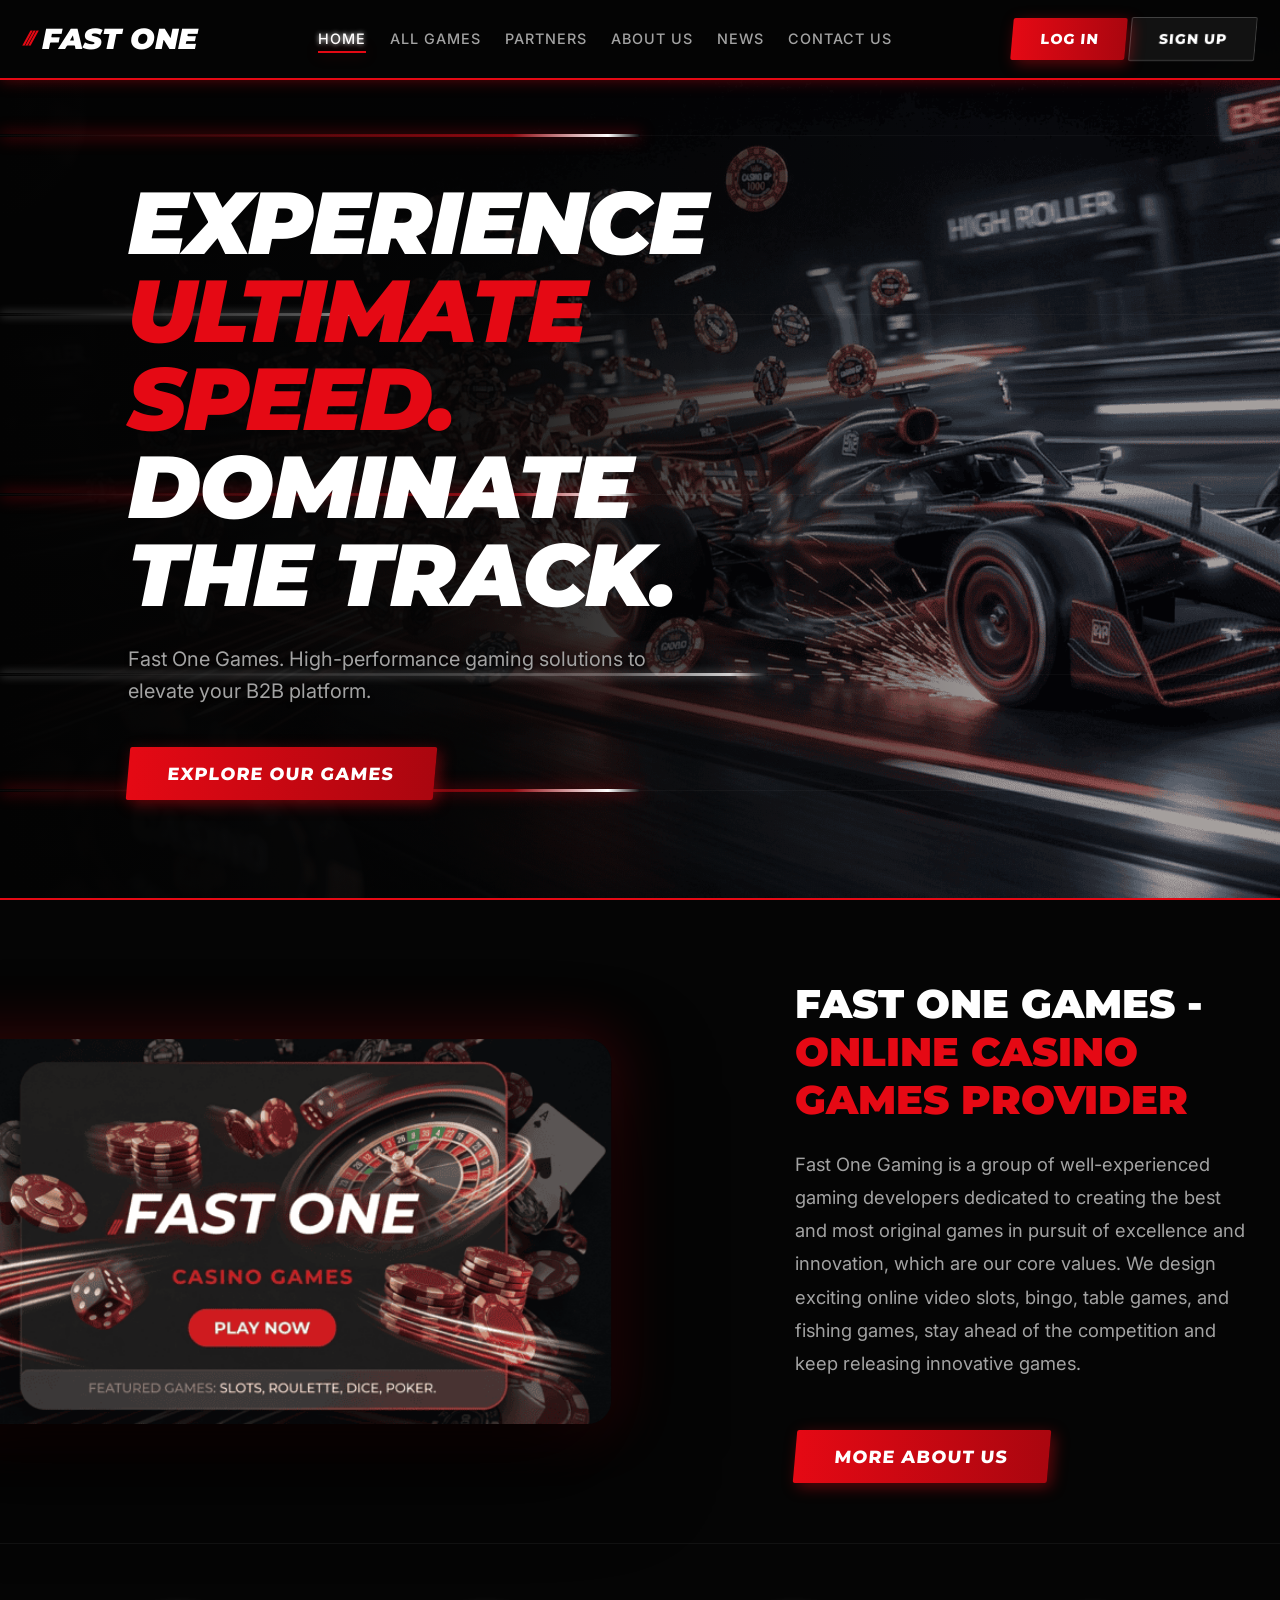
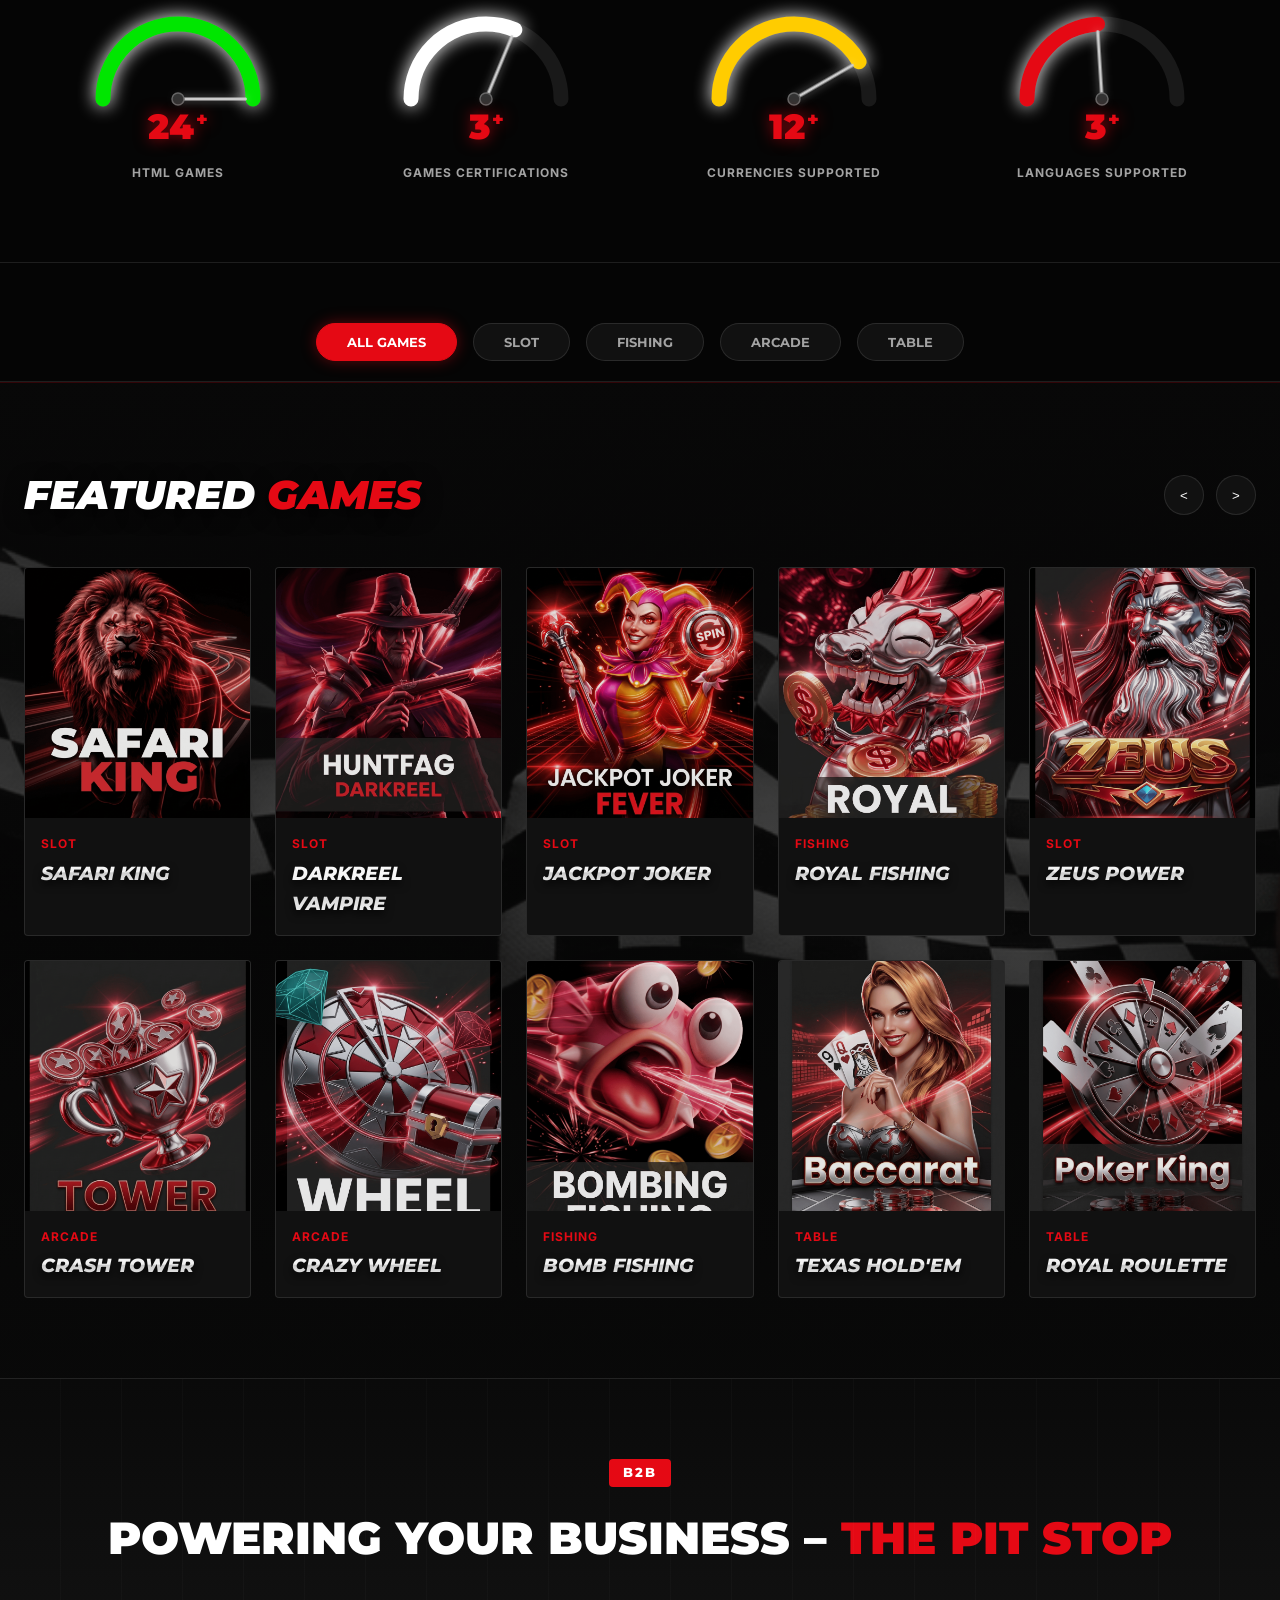
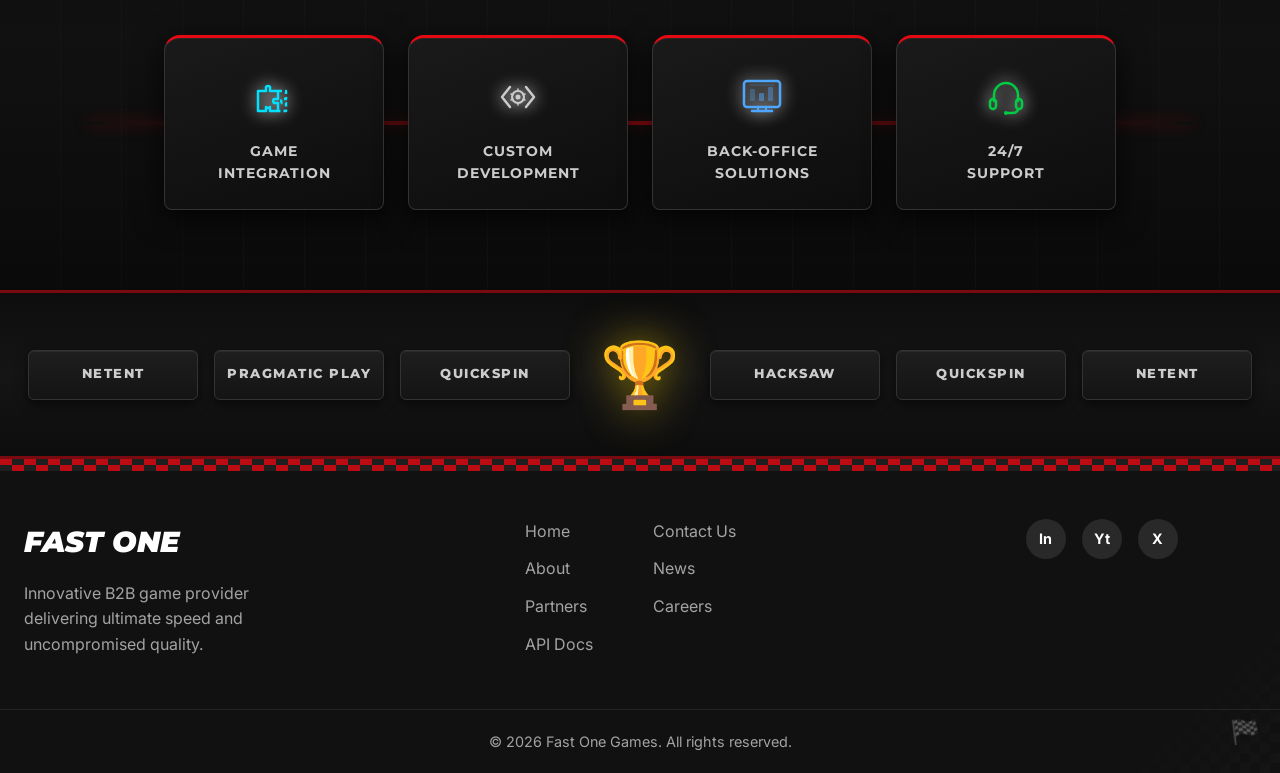
==== commit 13c669f2: "Add files via upload" ====
--- a/index.html
+++ b/index.html
@@ -59,12 +59,7 @@
     <section class="provider-intro">
         <div class="container intro-container">
             <div class="intro-image">
-                <div class="provider-logo-box">
-                    <div class="logo-inner">
-                        <span class="speed-lines">///</span> <i>FAST ONE</i>
-                        <p>CASINO GAMES</p>
-                    </div>
-                </div>
+                <img src="img/FASTONE.png" alt="FAST ONE Casino Games" class="intro-img" />
             </div>
             <div class="intro-text">
                 <h2 class="section-title">FAST ONE GAMES - <span class="text-accent">ONLINE CASINO GAMES PROVIDER</span></h2>
@@ -156,25 +151,52 @@
             <div class="pit-grid">
                 <div class="pit-card">
                     <div class="pit-icon">
-                        <svg width="48" height="48" viewBox="0 0 48 48" fill="none"><rect x="4" y="20" width="16" height="16" rx="3" stroke="#00e0ff" stroke-width="2.5"/><rect x="28" y="12" width="16" height="24" rx="3" stroke="#00e0ff" stroke-width="2.5"/><path d="M20 28H28" stroke="#00e0ff" stroke-width="2.5" stroke-linecap="round"/><path d="M20 24H28" stroke="#00e0ff" stroke-width="2.5" stroke-linecap="round" stroke-dasharray="2 3"/></svg>
+                        <!-- Game Integration: puzzle pieces connecting -->
+                        <svg width="48" height="48" viewBox="0 0 48 48" fill="none">
+                            <path d="M8 18H16V14C16 14 18 12 20 14V18H28V26H24C24 26 22 28 24 30H28V38H20V34C20 34 18 36 16 34V38H8V18Z" stroke="#00e0ff" stroke-width="2.5" stroke-linejoin="round"/>
+                            <path d="M28 18H36V26H32C32 26 30 28 32 30H36V38H28" stroke="#00e0ff" stroke-width="2.5" stroke-linejoin="round" stroke-dasharray="4 3"/>
+                        </svg>
                     </div>
                     <h4>GAME<br>INTEGRATION</h4>
                 </div>
                 <div class="pit-card">
                     <div class="pit-icon">
-                        <svg width="48" height="48" viewBox="0 0 48 48" fill="none"><circle cx="24" cy="24" r="18" stroke="#ccc" stroke-width="2.5"/><circle cx="24" cy="24" r="6" stroke="#ccc" stroke-width="2"/><path d="M24 6V12M24 36V42M6 24H12M36 24H42" stroke="#ccc" stroke-width="2.5" stroke-linecap="round"/><path d="M11 11L15 15M33 33L37 37M37 11L33 15M11 37L15 33" stroke="#ccc" stroke-width="2" stroke-linecap="round"/></svg>
+                        <!-- Custom Development: code brackets with gear -->
+                        <svg width="48" height="48" viewBox="0 0 48 48" fill="none">
+                            <path d="M16 14L8 24L16 34" stroke="#ccc" stroke-width="2.5" stroke-linecap="round" stroke-linejoin="round"/>
+                            <path d="M32 14L40 24L32 34" stroke="#ccc" stroke-width="2.5" stroke-linecap="round" stroke-linejoin="round"/>
+                            <circle cx="24" cy="24" r="6" stroke="#ccc" stroke-width="2"/>
+                            <circle cx="24" cy="24" r="2.5" fill="#ccc"/>
+                            <path d="M24 16V18M24 30V32M17 21L19 22M29 26L31 27M17 27L19 26M29 22L31 21" stroke="#ccc" stroke-width="1.5" stroke-linecap="round"/>
+                        </svg>
                     </div>
                     <h4>CUSTOM<br>DEVELOPMENT</h4>
                 </div>
                 <div class="pit-card">
                     <div class="pit-icon">
-                        <svg width="48" height="48" viewBox="0 0 48 48" fill="none"><rect x="6" y="10" width="36" height="24" rx="3" stroke="#4da6ff" stroke-width="2.5"/><path d="M6 18H42" stroke="#4da6ff" stroke-width="2"/><path d="M14 38H34" stroke="#4da6ff" stroke-width="2.5" stroke-linecap="round"/><path d="M24 34V38" stroke="#4da6ff" stroke-width="2.5"/><rect x="12" y="22" width="6" height="8" rx="1" fill="#4da6ff" opacity="0.3"/><rect x="21" y="24" width="6" height="6" rx="1" fill="#4da6ff" opacity="0.5"/><rect x="30" y="22" width="6" height="8" rx="1" fill="#4da6ff" opacity="0.4"/></svg>
+                        <!-- Back-Office Solutions: dashboard/analytics screen -->
+                        <svg width="48" height="48" viewBox="0 0 48 48" fill="none">
+                            <rect x="6" y="8" width="36" height="26" rx="3" stroke="#4da6ff" stroke-width="2.5"/>
+                            <path d="M14 38H34" stroke="#4da6ff" stroke-width="2.5" stroke-linecap="round"/>
+                            <path d="M20 34V38M28 34V38" stroke="#4da6ff" stroke-width="2"/>
+                            <rect x="12" y="16" width="5" height="12" rx="1" fill="#4da6ff" opacity="0.3"/>
+                            <rect x="21" y="20" width="5" height="8" rx="1" fill="#4da6ff" opacity="0.5"/>
+                            <rect x="30" y="14" width="5" height="14" rx="1" fill="#4da6ff" opacity="0.4"/>
+                            <path d="M12 12H36" stroke="#4da6ff" stroke-width="1" opacity="0.3"/>
+                        </svg>
                     </div>
                     <h4>BACK-OFFICE<br>SOLUTIONS</h4>
                 </div>
                 <div class="pit-card">
                     <div class="pit-icon">
-                        <svg width="48" height="48" viewBox="0 0 48 48" fill="none"><path d="M14 18C14 12.477 18.477 8 24 8C29.523 8 34 12.477 34 18V22H14V18Z" stroke="#00cc44" stroke-width="2.5"/><rect x="10" y="22" width="28" height="8" rx="4" stroke="#00cc44" stroke-width="2.5"/><circle cx="18" cy="26" r="1.5" fill="#00cc44"/><circle cx="30" cy="26" r="1.5" fill="#00cc44"/><path d="M14 30V36" stroke="#00cc44" stroke-width="2.5" stroke-linecap="round"/><path d="M34 30V36" stroke="#00cc44" stroke-width="2.5" stroke-linecap="round"/><path d="M10 40H38" stroke="#00cc44" stroke-width="2" stroke-linecap="round" stroke-dasharray="3 3"/></svg>
+                        <!-- 24/7 Support: headset icon -->
+                        <svg width="48" height="48" viewBox="0 0 48 48" fill="none">
+                            <path d="M12 28V22C12 15.373 17.373 10 24 10C30.627 10 36 15.373 36 22V28" stroke="#00cc44" stroke-width="2.5" stroke-linecap="round"/>
+                            <rect x="8" y="26" width="6" height="10" rx="3" stroke="#00cc44" stroke-width="2.5"/>
+                            <rect x="34" y="26" width="6" height="10" rx="3" stroke="#00cc44" stroke-width="2.5"/>
+                            <path d="M36 36C36 36 36 40 30 40H26" stroke="#00cc44" stroke-width="2.5" stroke-linecap="round"/>
+                            <circle cx="24" cy="40" r="2" fill="#00cc44"/>
+                        </svg>
                     </div>
                     <h4>24/7<br>SUPPORT</h4>
                 </div>
--- a/css/styles.css
+++ b/css/styles.css
@@ -155,14 +155,16 @@
   border-bottom: var(--border-subtle); 
   position: relative;
 }
-.intro-container { display: grid; grid-template-columns: 1fr 1fr; gap: 60px; align-items: center; margin-bottom: 60px; position: relative; z-index: 2; }
-.intro-image { width: 100%; display: flex; justify-content: center; position: relative; }
-/* Simulated Graphic since we don't have the original PNG pattern */
-.provider-logo-box { width: 100%; aspect-ratio: 1/1; max-width: 400px; border-radius: 20px; background: linear-gradient(135deg, rgba(5,5,5,0.9), rgba(229,9,20,0.1)); display: flex; align-items: center; justify-content: center; backdrop-filter: blur(5px); box-shadow: 0 10px 40px rgba(0,0,0,0.8); }
-.logo-inner { text-align: center; font-family: var(--font-heading); animation: float 6s ease-in-out infinite; }
+.intro-container { display: grid; grid-template-columns: 1.5fr 1fr; gap: 80px; align-items: center; margin-bottom: 60px; position: relative; z-index: 2; }
+.intro-image { width: 100%; display: flex; justify-content: flex-start; position: relative; }
+.intro-img {
+  width: 130%; max-width: 1400px; border-radius: 24px;
+  box-shadow: 0 40px 100px rgba(0,0,0,1), 0 0 60px rgba(229,9,20,0.3);
+  transform: translateX(-15%); /* Further emphasis on the brand overlap */
+  transition: all 0.6s cubic-bezier(0.175, 0.885, 0.32, 1.275);
+}
+.intro-img:hover { transform: translateX(-15%) scale(1.03); box-shadow: 0 50px 120px rgba(0,0,0,1), 0 0 100px rgba(229,9,20,0.45); }
 @keyframes float { 0% { transform: translateY(0px); } 50% { transform: translateY(-10px); } 100% { transform: translateY(0px); } }
-.logo-inner i { font-size: 3.5rem; color: var(--text-primary); text-shadow: var(--neon-glow); }
-.logo-inner p { font-size: 1.2rem; color: var(--accent-red); margin-top: 10px; font-weight: bold; letter-spacing: 2px; }
 .intro-text .section-title { font-size: 2.5rem; line-height: 1.2; font-style: normal; text-align: left; margin-bottom: 24px; text-transform: uppercase; }
 .intro-text p { color: var(--text-secondary); font-size: 1.15rem; line-height: 1.8; margin-bottom: 30px; }
 
@@ -209,7 +211,6 @@
   position: relative;
   border-top: 1px solid rgba(229,9,20,0.2);
 }
-/* Background image layer with reduced saturation */
 .featured-games::before {
   content: ''; position: absolute; top: 0; left: 0; width: 100%; height: 100%;
   background: url('../img/gamebg.png') center center / cover no-repeat;
@@ -307,16 +308,28 @@
 }
 /* Flip animation */
 .flip-slot.flipping {
-  animation: slotFlip 0.5s ease-in-out;
+  animation: slotFlip 0.5s ease-in-out, slotColorFlash 0.5s ease-in-out;
 }
 .flip-slot.flipping .flip-text {
-  opacity: 0;
+  animation: textColorFlash 0.5s ease-in-out;
 }
 @keyframes slotFlip {
   0%   { transform: rotateX(0deg); }
   40%  { transform: rotateX(-90deg); }
   60%  { transform: rotateX(-90deg); }
   100% { transform: rotateX(0deg); }
+}
+@keyframes slotColorFlash {
+  0%   { border-color: #333; box-shadow: inset 0 1px 0 rgba(255,255,255,0.06), 0 4px 12px rgba(0,0,0,0.6); background: linear-gradient(180deg, #1e1e1e, #141414); }
+  30%  { border-color: #e50914; box-shadow: 0 0 15px rgba(229,9,20,0.4), inset 0 0 10px rgba(229,9,20,0.1); background: linear-gradient(180deg, #2a1a1a, #1a0a0a); }
+  60%  { border-color: #ff4444; box-shadow: 0 0 20px rgba(229,9,20,0.5), inset 0 0 15px rgba(229,9,20,0.15); background: linear-gradient(180deg, #2e1e1e, #1e0e0e); }
+  100% { border-color: #333; box-shadow: inset 0 1px 0 rgba(255,255,255,0.06), 0 4px 12px rgba(0,0,0,0.6); background: linear-gradient(180deg, #1e1e1e, #141414); }
+}
+@keyframes textColorFlash {
+  0%   { color: #ccc; opacity: 1; }
+  30%  { color: #e50914; opacity: 0; }
+  60%  { color: #ff6666; opacity: 0; }
+  100% { color: #ccc; opacity: 1; }
 }
 .podium-trophy { font-size: 4rem; margin: 0 30px; filter: drop-shadow(0 0 20px rgba(255,215,0,0.5)); animation: trophy-glow 3s ease-in-out infinite alternate; }
 @keyframes trophy-glow { 0% { filter: drop-shadow(0 0 10px rgba(255,215,0,0.3)); transform: scale(1); } 100% { filter: drop-shadow(0 0 25px rgba(255,215,0,0.6)); transform: scale(1.05); } }
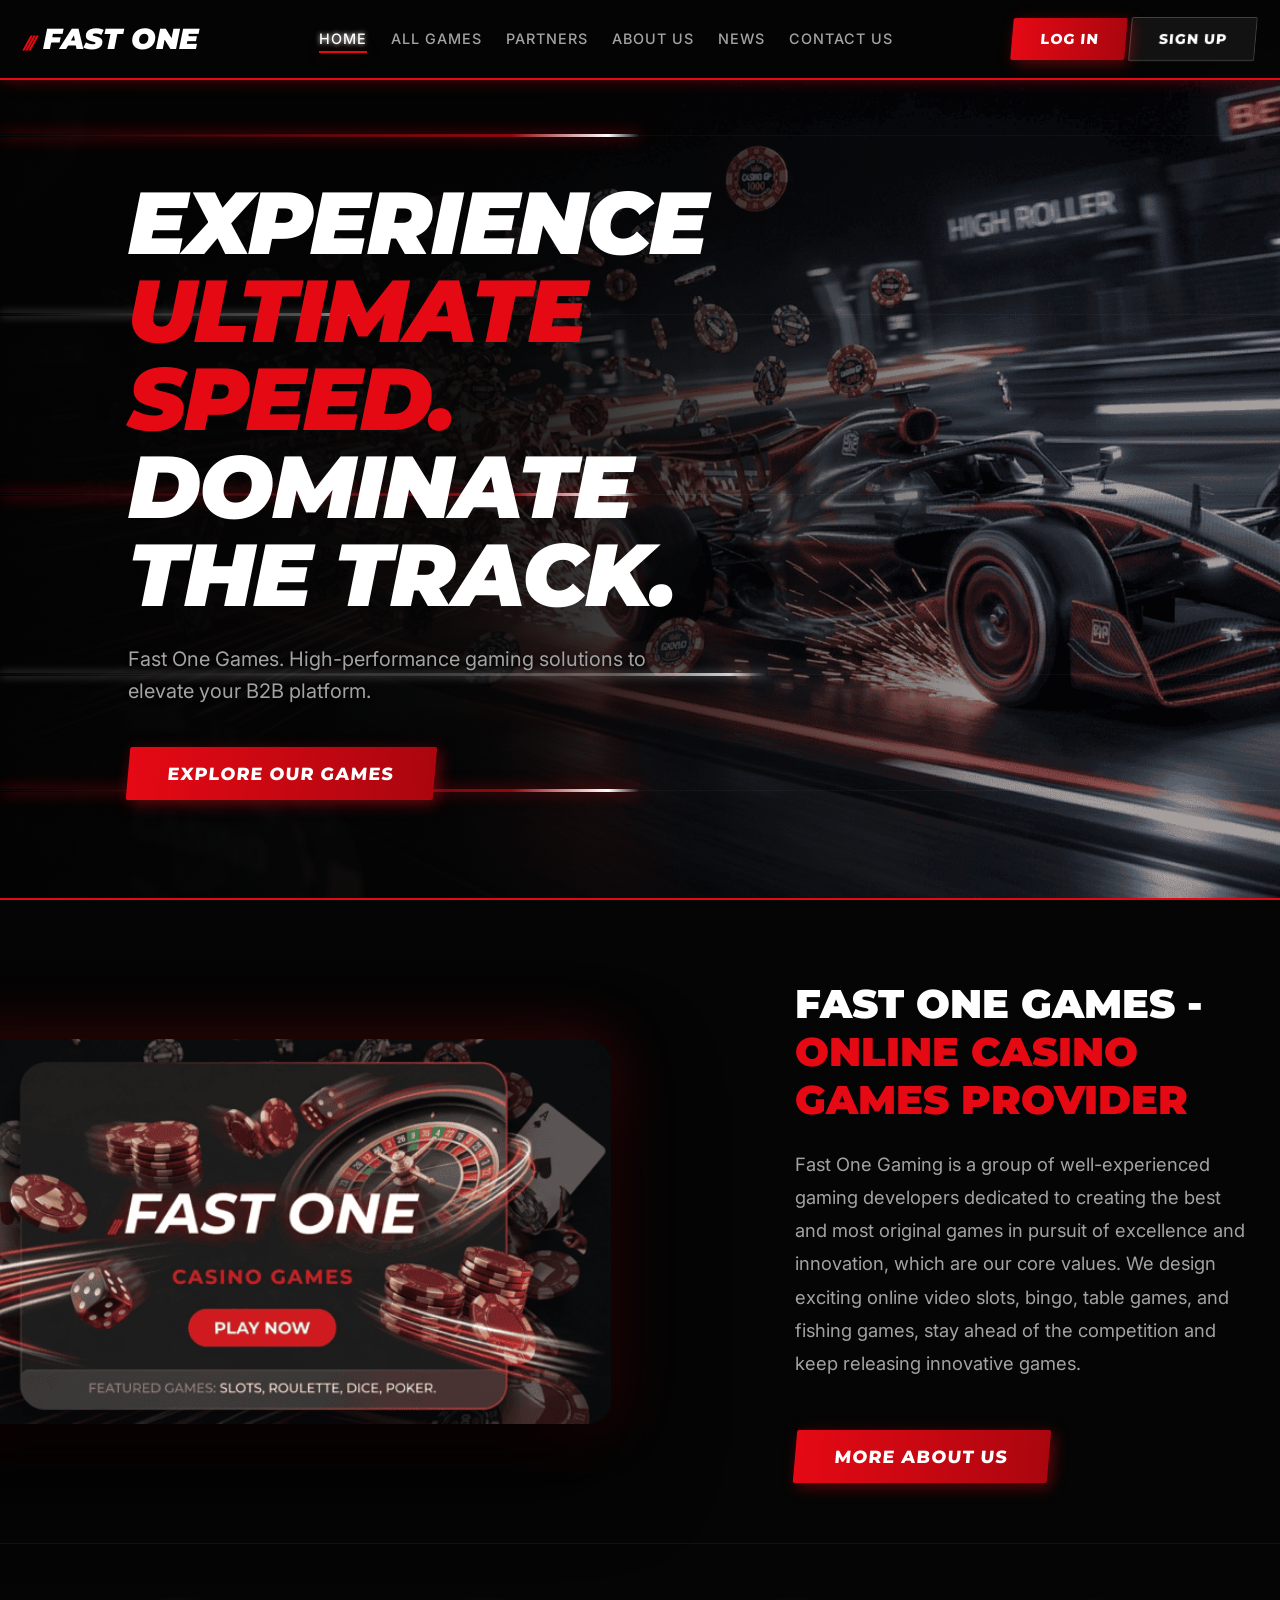
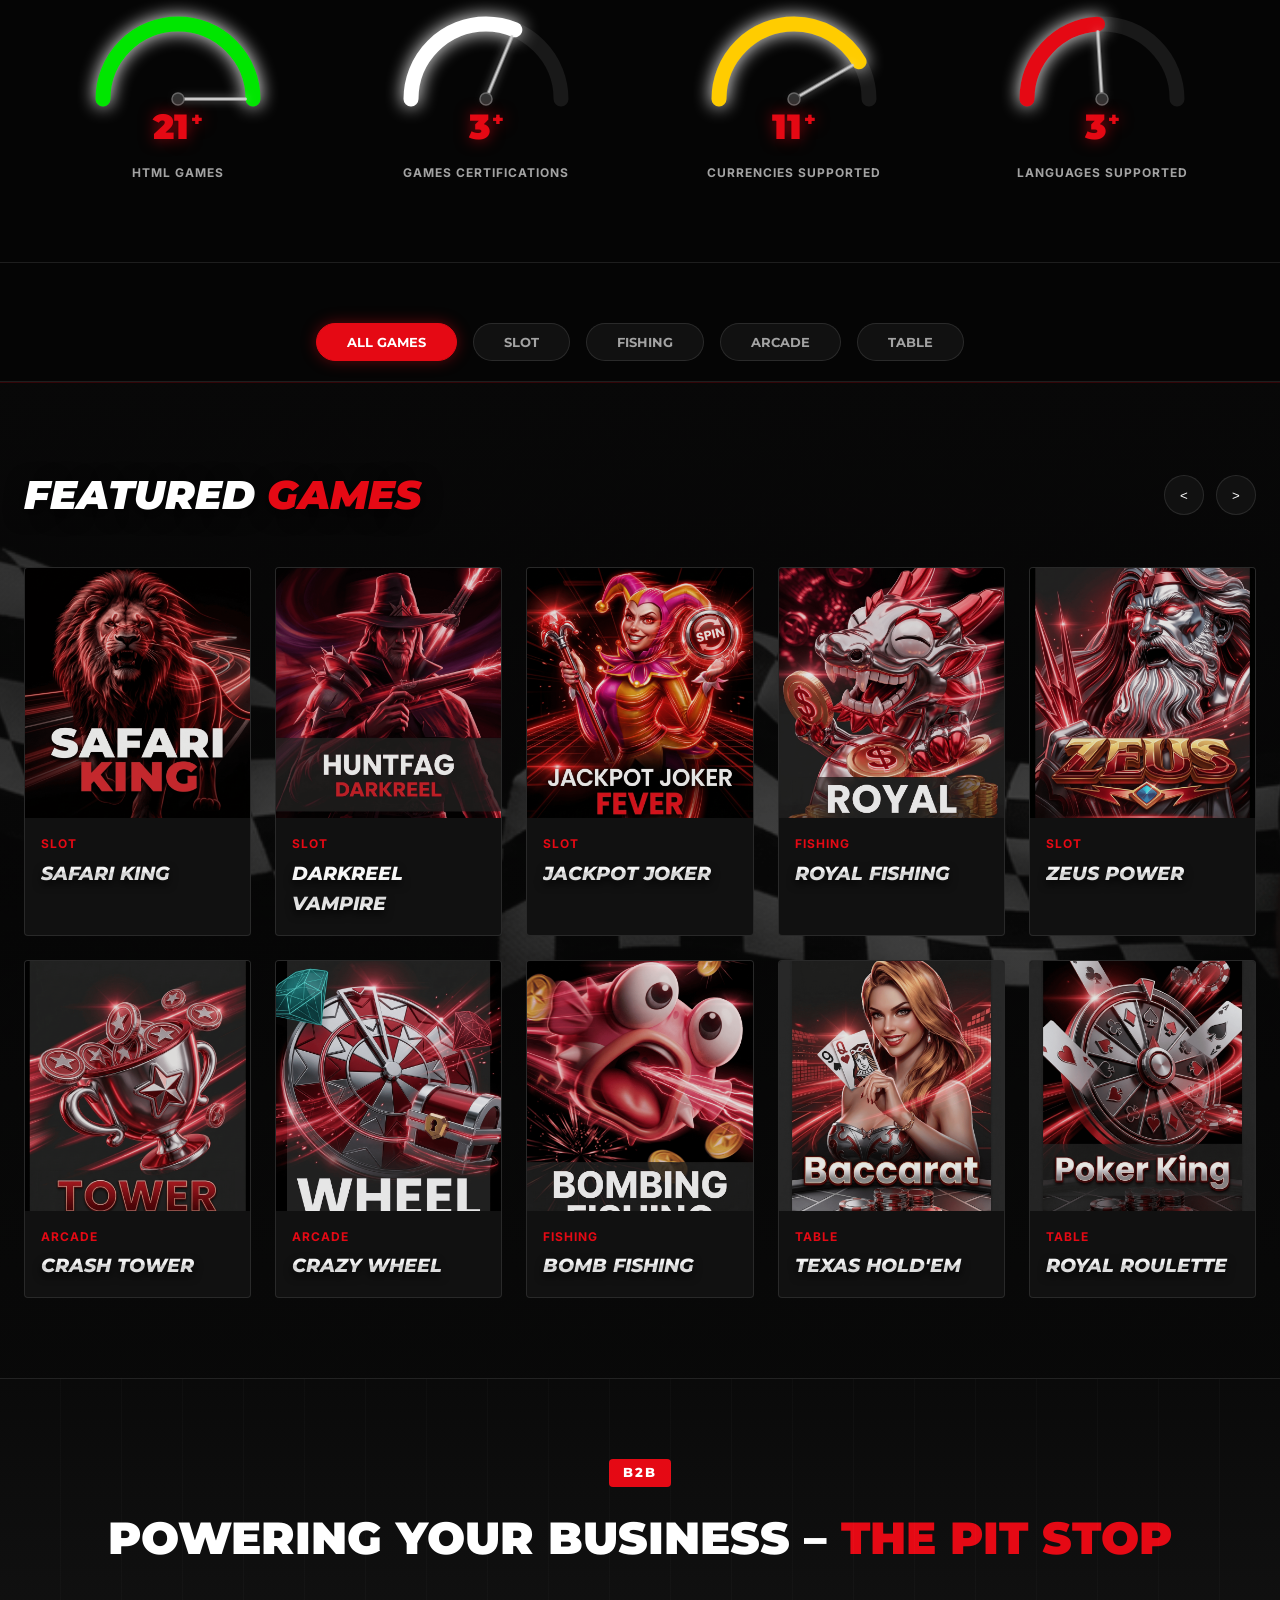
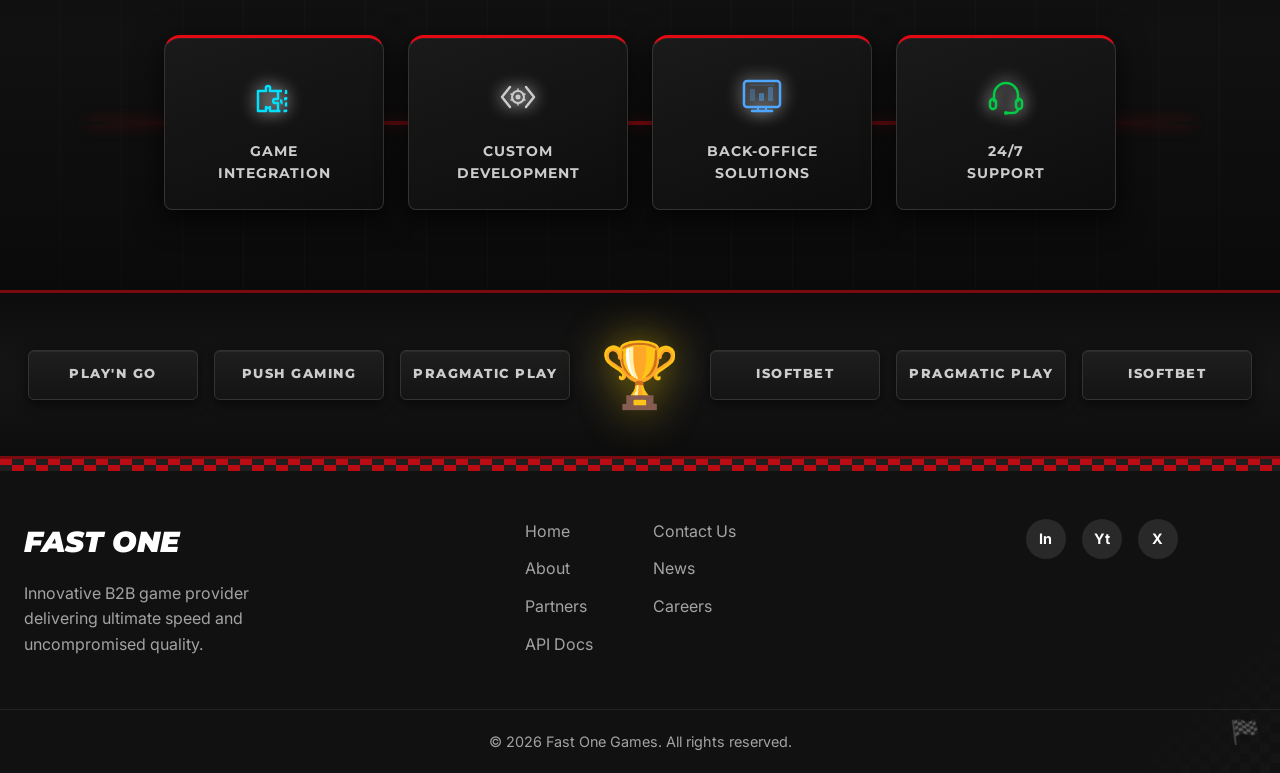
==== commit a10fc785: "Add files via upload" ====
--- a/index.html
+++ b/index.html
@@ -16,15 +16,15 @@
     <nav class="navbar">
         <div class="nav-container">
             <div class="logo">
-                <span class="speed-lines">///</span> <i>FAST ONE</i>
+                <a href="index.html"><span class="speed-lines">///</span> <i>FAST ONE</i></a>
             </div>
             <ul class="nav-links">
-                <li><a href="#" class="active">HOME</a></li>
-                <li><a href="#">ALL GAMES</a></li>
-                <li><a href="#">PARTNERS</a></li>
-                <li><a href="#">ABOUT US</a></li>
-                <li><a href="#">NEWS</a></li>
-                <li><a href="#">CONTACT US</a></li>
+                <li><a href="index.html" class="active">HOME</a></li>
+                <li><a href="all-games.html">ALL GAMES</a></li>
+                <li><a href="partners.html">PARTNERS</a></li>
+                <li><a href="about.html">ABOUT US</a></li>
+                <li><a href="news.html">NEWS</a></li>
+                <li><a href="contact.html">CONTACT US</a></li>
             </ul>
             <div class="nav-actions">
                 <button class="btn btn-primary">LOG IN</button>
--- a/css/styles.css
+++ b/css/styles.css
@@ -364,6 +364,243 @@
   content: '🏁'; position: absolute; top: 50%; right: 20px; transform: translateY(-50%);
   font-size: 1.5rem; opacity: 0.3;
 }
+/* ============================================================
+   SUBPAGE STYLES - Shared Components & Page-Specific Sections
+   ============================================================ */
+
+/* --- Page Hero (shared across all subpages) --- */
+.page-hero {
+  position: relative; padding: 160px 0 80px; text-align: center;
+  background: var(--bg-main); overflow: hidden;
+}
+.page-hero-bg {
+  position: absolute; top: 0; left: 0; width: 100%; height: 100%;
+  background: linear-gradient(135deg, rgba(229,9,20,0.08) 0%, transparent 50%, rgba(229,9,20,0.05) 100%);
+  pointer-events: none;
+}
+.page-hero-bg::before {
+  content: ''; position: absolute; bottom: 0; left: 0; width: 100%; height: 3px;
+  background: linear-gradient(90deg, transparent 0%, var(--accent-red) 50%, transparent 100%);
+}
+.page-hero-title {
+  font-family: var(--font-heading); font-size: 4rem; font-weight: 900; font-style: italic;
+  text-transform: uppercase; letter-spacing: -1px; margin-bottom: 16px;
+}
+.page-hero-subtitle { color: var(--text-secondary); font-size: 1.2rem; max-width: 500px; margin: 0 auto; }
+
+/* --- Shared Section Title (centered) --- */
+.section-title-center {
+  font-family: var(--font-heading); font-size: 2.2rem; font-weight: 900; font-style: italic;
+  text-transform: uppercase; text-align: center; margin-bottom: 16px;
+}
+.section-desc { text-align: center; color: var(--text-secondary); max-width: 600px; margin: 0 auto 48px; font-size: 1.05rem; }
+
+/* --- CTA Section (shared) --- */
+.cta-section {
+  padding: 80px 0; position: relative;
+  background: linear-gradient(180deg, var(--bg-main) 0%, rgba(229,9,20,0.05) 50%, var(--bg-main) 100%);
+  border-top: 1px solid rgba(229,9,20,0.15);
+}
+.cta-section h2 { font-family: var(--font-heading); font-size: 2.5rem; font-style: italic; margin-bottom: 16px; }
+.cta-section p { color: var(--text-secondary); font-size: 1.1rem; max-width: 500px; margin: 0 auto; }
+
+/* --- Game Stats Bar (All Games page) --- */
+.game-stats-bar { padding: 40px 0; background: var(--bg-card); border-top: 1px solid rgba(229,9,20,0.2); border-bottom: 1px solid rgba(229,9,20,0.2); }
+.stats-row { display: flex; justify-content: center; gap: 40px; flex-wrap: wrap; }
+.stat-pill {
+  display: flex; flex-direction: column; align-items: center; gap: 4px; padding: 16px 32px;
+  background: rgba(229,9,20,0.06); border: 1px solid rgba(229,9,20,0.2); border-radius: 12px;
+  transition: all 0.3s;
+}
+.stat-pill:hover { border-color: var(--accent-red); box-shadow: var(--neon-glow); transform: translateY(-2px); }
+.stat-num { font-family: var(--font-heading); font-size: 1.8rem; font-weight: 900; color: var(--accent-red); }
+.stat-label { font-size: 0.75rem; color: var(--text-secondary); letter-spacing: 1px; font-weight: 600; }
+
+/* ===== PARTNERS PAGE ===== */
+.partners-page-section { padding: 80px 0; }
+.partners-grid { display: grid; grid-template-columns: repeat(4, 1fr); gap: 20px; }
+.partner-card {
+  background: var(--bg-card); border: 1px solid rgba(255,255,255,0.08); border-radius: 12px;
+  padding: 32px 20px; text-align: center; transition: all 0.4s; position: relative; overflow: hidden;
+}
+.partner-card::before {
+  content: ''; position: absolute; top: 0; left: 0; width: 100%; height: 3px;
+  background: linear-gradient(90deg, transparent, var(--accent-red), transparent); opacity: 0;
+  transition: opacity 0.3s;
+}
+.partner-card:hover { border-color: rgba(229,9,20,0.4); transform: translateY(-4px); box-shadow: 0 8px 30px rgba(0,0,0,0.5), var(--neon-glow); }
+.partner-card:hover::before { opacity: 1; }
+.partner-name { font-family: var(--font-heading); font-size: 1rem; font-weight: 800; letter-spacing: 1px; margin-bottom: 8px; }
+.partner-type { font-size: 0.8rem; color: var(--text-secondary); letter-spacing: 0.5px; }
+
+/* Integration Section */
+.integration-section { padding: 80px 0; background: var(--bg-card); }
+.integration-grid { display: grid; grid-template-columns: repeat(4, 1fr); gap: 24px; margin-top: 48px; }
+.integ-card {
+  padding: 32px 24px; border-radius: 12px; border: 1px solid rgba(255,255,255,0.06);
+  background: rgba(255,255,255,0.02); transition: all 0.3s; position: relative;
+}
+.integ-card:hover { border-color: var(--accent-red); transform: translateY(-4px); }
+.integ-number {
+  font-family: var(--font-heading); font-size: 3rem; font-weight: 900; color: rgba(229,9,20,0.15);
+  position: absolute; top: 12px; right: 16px; line-height: 1;
+}
+.integ-card h3 { font-family: var(--font-heading); font-size: 1rem; font-weight: 800; margin-bottom: 12px; letter-spacing: 1px; }
+.integ-card p { color: var(--text-secondary); font-size: 0.95rem; line-height: 1.6; }
+
+/* ===== ABOUT PAGE ===== */
+.about-story { padding: 80px 0; }
+.story-grid { display: grid; grid-template-columns: 1.2fr 1fr; gap: 60px; align-items: center; }
+.story-content .section-title { font-size: 2.2rem; font-style: italic; margin-bottom: 24px; text-align: left; }
+.story-content p { color: var(--text-secondary); font-size: 1.05rem; line-height: 1.8; margin-bottom: 16px; }
+.story-img { width: 100%; max-width: 500px; border-radius: 16px; box-shadow: 0 20px 50px rgba(0,0,0,0.8); }
+
+/* Core Values */
+.values-section { padding: 80px 0; background: var(--bg-card); }
+.values-grid { display: grid; grid-template-columns: repeat(4, 1fr); gap: 24px; margin-top: 48px; }
+.value-card {
+  background: rgba(255,255,255,0.02); border: 1px solid rgba(255,255,255,0.06); border-radius: 12px;
+  padding: 32px 24px; text-align: center; transition: all 0.4s;
+}
+.value-card:hover { border-color: var(--accent-red); transform: translateY(-4px); box-shadow: var(--neon-glow); }
+.value-icon { font-size: 2.5rem; margin-bottom: 16px; }
+.value-card h3 { font-family: var(--font-heading); font-size: 1.1rem; font-weight: 800; letter-spacing: 1px; margin-bottom: 12px; }
+.value-card p { color: var(--text-secondary); font-size: 0.95rem; line-height: 1.6; }
+
+/* Timeline */
+.timeline-section { padding: 80px 0; }
+.timeline { position: relative; max-width: 700px; margin: 48px auto 0; padding-left: 40px; }
+.timeline::before {
+  content: ''; position: absolute; top: 0; left: 15px; width: 2px; height: 100%;
+  background: linear-gradient(180deg, var(--accent-red), rgba(229,9,20,0.1));
+}
+.timeline-item {
+  position: relative; margin-bottom: 40px; opacity: 0; transform: translateX(-20px);
+  transition: all 0.6s ease;
+}
+.timeline-item.visible { opacity: 1; transform: translateX(0); }
+.timeline-marker {
+  position: absolute; left: -33px; top: 6px; width: 14px; height: 14px;
+  background: var(--accent-red); border-radius: 50%; border: 3px solid var(--bg-main);
+  box-shadow: 0 0 10px rgba(229,9,20,0.5);
+}
+.timeline-content {
+  background: var(--bg-card); border: 1px solid rgba(255,255,255,0.06); border-radius: 12px;
+  padding: 24px; transition: border-color 0.3s;
+}
+.timeline-content:hover { border-color: rgba(229,9,20,0.3); }
+.timeline-year {
+  font-family: var(--font-heading); font-size: 0.85rem; font-weight: 800; color: var(--accent-red);
+  letter-spacing: 2px; margin-bottom: 4px;
+}
+.timeline-content h3 { font-family: var(--font-heading); font-size: 1.1rem; font-weight: 800; letter-spacing: 1px; margin-bottom: 8px; }
+.timeline-content p { color: var(--text-secondary); font-size: 0.95rem; line-height: 1.6; }
+
+/* Team Stats */
+.team-stats-section { padding: 60px 0; background: var(--bg-card); border-top: 1px solid rgba(229,9,20,0.2); }
+.team-stats-grid { display: flex; justify-content: center; gap: 60px; flex-wrap: wrap; }
+.team-stat { text-align: center; }
+.team-stat-num { font-family: var(--font-heading); font-size: 3rem; font-weight: 900; color: var(--accent-red); }
+.team-stat-label { font-size: 0.8rem; color: var(--text-secondary); letter-spacing: 2px; font-weight: 600; margin-top: 4px; }
+
+/* ===== NEWS PAGE ===== */
+.news-featured { padding: 60px 0 40px; }
+.featured-article {
+  display: grid; grid-template-columns: 1.2fr 1fr; gap: 40px; align-items: center;
+  background: var(--bg-card); border-radius: 16px; overflow: hidden; border: 1px solid rgba(255,255,255,0.06);
+}
+.featured-article-img { position: relative; height: 100%; overflow: hidden; }
+.featured-article-img img { width: 100%; height: 100%; object-fit: cover; }
+.featured-article-badge {
+  position: absolute; top: 16px; left: 16px;
+  background: var(--accent-red); color: white; font-family: var(--font-heading); font-size: 0.75rem;
+  font-weight: 800; padding: 6px 16px; border-radius: 4px; letter-spacing: 2px;
+}
+.featured-article-content { padding: 40px 40px 40px 0; }
+.featured-article-content h2 { font-family: var(--font-heading); font-size: 1.8rem; font-weight: 900; font-style: italic; line-height: 1.2; margin-bottom: 16px; }
+.featured-article-content p { color: var(--text-secondary); font-size: 1rem; line-height: 1.7; }
+
+.news-meta { display: flex; gap: 16px; align-items: center; margin-bottom: 12px; }
+.news-date { font-size: 0.8rem; color: var(--text-secondary); letter-spacing: 0.5px; }
+.news-tag {
+  font-family: var(--font-heading); font-size: 0.7rem; font-weight: 700; letter-spacing: 1px;
+  padding: 4px 12px; border-radius: 4px; background: rgba(229,9,20,0.15); color: var(--accent-red); border: 1px solid rgba(229,9,20,0.3);
+}
+
+.news-grid-section { padding: 40px 0 80px; }
+.news-grid { display: grid; grid-template-columns: repeat(3, 1fr); gap: 24px; margin-top: 40px; }
+.news-card {
+  background: var(--bg-card); border: 1px solid rgba(255,255,255,0.06); border-radius: 12px;
+  overflow: hidden; transition: all 0.4s;
+}
+.news-card:hover { transform: translateY(-4px); border-color: rgba(229,9,20,0.3); box-shadow: 0 8px 30px rgba(0,0,0,0.5); }
+.news-card-img { height: 180px; overflow: hidden; }
+.news-card-img img { width: 100%; height: 100%; object-fit: cover; transition: transform 0.4s; }
+.news-card:hover .news-card-img img { transform: scale(1.05); }
+.news-card-body { padding: 20px; }
+.news-card-body h3 { font-family: var(--font-heading); font-size: 0.95rem; font-weight: 800; letter-spacing: 0.5px; line-height: 1.3; margin-bottom: 10px; }
+.news-card-body p { color: var(--text-secondary); font-size: 0.9rem; line-height: 1.5; }
+
+/* Newsletter */
+.newsletter-form { display: flex; gap: 12px; max-width: 500px; margin: 24px auto 0; justify-content: center; }
+.newsletter-input {
+  flex: 1; padding: 14px 20px; border-radius: 8px; border: 1px solid rgba(255,255,255,0.15);
+  background: var(--bg-card); color: white; font-family: var(--font-body); font-size: 0.95rem;
+  outline: none; transition: border-color 0.3s;
+}
+.newsletter-input:focus { border-color: var(--accent-red); }
+
+/* ===== CONTACT PAGE ===== */
+.contact-section { padding: 80px 0; }
+.contact-grid { display: grid; grid-template-columns: 1.2fr 1fr; gap: 60px; }
+.contact-form-wrapper h2 { font-family: var(--font-heading); font-size: 2rem; font-weight: 900; font-style: italic; margin-bottom: 32px; }
+.contact-form { display: flex; flex-direction: column; gap: 20px; }
+.form-row { display: grid; grid-template-columns: 1fr 1fr; gap: 16px; }
+.form-group { display: flex; flex-direction: column; gap: 6px; }
+.form-group label {
+  font-family: var(--font-heading); font-size: 0.75rem; font-weight: 700; letter-spacing: 1.5px;
+  color: var(--text-secondary);
+}
+.form-group input, .form-group select, .form-group textarea {
+  padding: 14px 16px; border-radius: 8px; border: 1px solid rgba(255,255,255,0.1);
+  background: var(--bg-card); color: white; font-family: var(--font-body); font-size: 0.95rem;
+  outline: none; transition: border-color 0.3s; resize: vertical;
+}
+.form-group input:focus, .form-group select:focus, .form-group textarea:focus { border-color: var(--accent-red); box-shadow: 0 0 8px rgba(229,9,20,0.2); }
+.form-group select { cursor: pointer; }
+.form-group select option { background: var(--bg-card); color: white; }
+
+.contact-info { display: flex; flex-direction: column; gap: 20px; }
+.info-card {
+  background: var(--bg-card); border: 1px solid rgba(255,255,255,0.06); border-radius: 12px;
+  padding: 24px; transition: all 0.3s;
+}
+.info-card:hover { border-color: rgba(229,9,20,0.3); }
+.info-icon { font-size: 1.5rem; margin-bottom: 8px; }
+.info-card h3 { font-family: var(--font-heading); font-size: 0.85rem; font-weight: 800; letter-spacing: 1.5px; margin-bottom: 8px; }
+.info-card p { color: var(--text-secondary); font-size: 0.95rem; line-height: 1.6; }
+.info-card a { color: var(--accent-red); }
+.info-card a:hover { text-decoration: underline; }
+.contact-social { margin-top: 8px; }
+.contact-social h3 { font-family: var(--font-heading); font-size: 0.85rem; font-weight: 800; letter-spacing: 1.5px; }
 
 /* Responsive */
-@media (max-width: 768px) { .hero-title { font-size: 3rem; } .nav-links { display: none; } .footer-content { grid-template-columns: 1fr; } }
+@media (max-width: 768px) {
+  .hero-title { font-size: 3rem; }
+  .nav-links { display: none; }
+  .footer-content { grid-template-columns: 1fr; }
+  .page-hero-title { font-size: 2.5rem; }
+  .partners-grid { grid-template-columns: repeat(2, 1fr); }
+  .integration-grid { grid-template-columns: 1fr 1fr; }
+  .values-grid { grid-template-columns: 1fr 1fr; }
+  .story-grid { grid-template-columns: 1fr; }
+  .news-grid { grid-template-columns: 1fr; }
+  .featured-article { grid-template-columns: 1fr; }
+  .featured-article-content { padding: 24px; }
+  .contact-grid { grid-template-columns: 1fr; }
+  .form-row { grid-template-columns: 1fr; }
+  .stats-row { gap: 16px; }
+  .team-stats-grid { gap: 24px; }
+  .intro-container { grid-template-columns: 1fr !important; }
+  .intro-img { width: 100% !important; transform: none !important; max-width: 100% !important; }
+}
